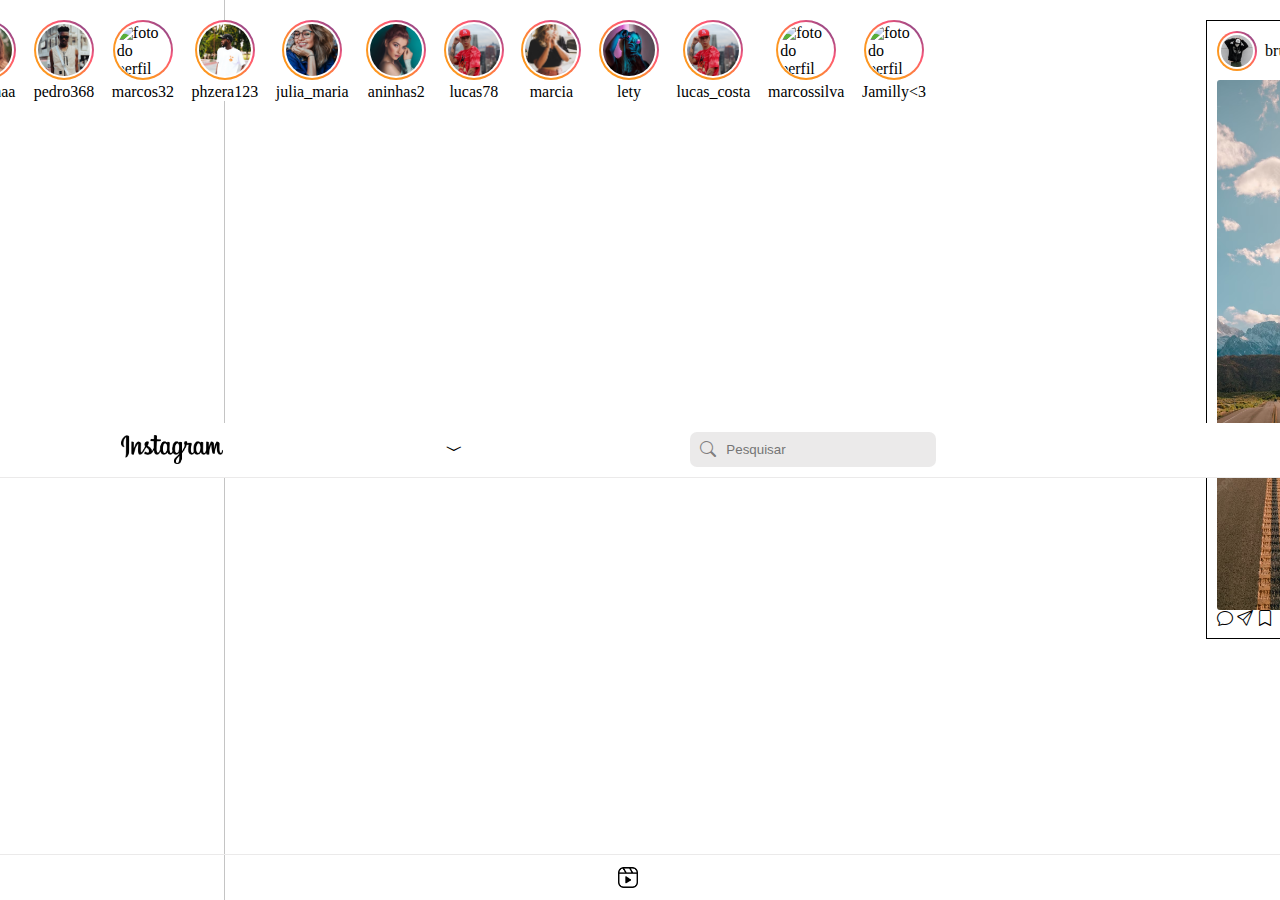
==== index.html @ 0e3aabc0 "atualizei storys" ====
<!DOCTYPE html>
<html lang="pt-br">
<head>
    <meta charset="UTF-8">
    <meta name="viewport" content="width=device-width, initial-scale=1.0">
    <link rel="stylesheet" href="https://cdn.jsdelivr.net/npm/bootstrap-icons@1.10.5/font/bootstrap-icons.css">
    <link rel="stylesheet" href="https://cdnjs.cloudflare.com/ajax/libs/font-awesome/6.4.2/css/all.min.css" integrity="sha512-z3gLpd7yknf1YoNbCzqRKc4qyor8gaKU1qmn+CShxbuBusANI9QpRohGBreCFkKxLhei6S9CQXFEbbKuqLg0DA==" crossorigin="anonymous" referrerpolicy="no-referrer" />
    <link rel="stylesheet" href="estilos/mobilefirst.css">
    <link rel="stylesheet" href="estilos/style.css">
    <title>Cópia do Instagram</title>
</head>
<body>
    <header>
        <section id="header-top">
            <img id="logo-insta" src="img/pngwing.com (1).png" alt="logo do instagram"> 
            <i id="seta-baixo-header" class="bi bi-chevron-compact-down"></i>
            
            <div id="seach-container">
                    <i class="bi bi-search"></i>
                    <input type="search" placeholder="Pesquisar">
            </div>
            <i class="fa-regular fa-heart"></i>
        </section>

        <section id="header-end">
            <i id="home" class="fa-solid fa-house"></i>
            <i id="explorar" class="fa-regular fa-compass"></i>
            <img id="reels-icon" src="img/reels.png" alt="">
            <i id="publicar" class="bi bi-plus-square"></i>
            <i id="mensagens" class="fa-brands fa-facebook-messenger"></i>
            <img id="icone-foto-perfil" src="#" alt="">
        </section>
        
    </header>

    <main>
        <section id="storys">
            <ul id="ul-storys">
                <i class="fa-solid fa-circle-chevron-left seta  seta-left"></i>
                <i class="fa-solid fa-circle-chevron-right seta  seta-right"></i>
            </ul>
        </section>

        <section id="publicações">
            <div class="publi-card">
                <div class="perfil-publi">
                    <div>
                        <div class="area-perfil-publi">
                            <div class="foto-fundo">
                                <img class="foto-perfil-publi" src="img/brunin.jpg" alt="">
                            </div>
                        </div>
                        <p>brunin</p>
                    </div>
                    <i class="bi bi-three-dots"></i>
                </div>

                <div class="conteudo-publi">
                    <img src="img/rua.jpeg" alt="publicação">
                </div>

                <div class="interacao-publi">
                    <div class="icons-interacao">
                        <i class="bi bi-chat"></i>
                        <i class="bi bi-send"></i>
                        <i class="bi bi-bookmark"></i>
                    </div>
                </div>
            </div>

        </section>
    </main>
<script src="script/script.js"></script>
</body>
</html>
---- estilos/mobilefirst.css ----
@charset "UTF-8";

* {
    padding: 0;
    margin: 0;
    list-style: none;
    text-decoration: none;
    box-sizing: border-box;
}

:root {
    --cor0:#4c3f91;
    --cor1:#9145b6;
    --cor2:#b958A5;
    --cor4:#ff5677;
    --cor5:#ffffff;
    --cor6:#0c8ce94d;
    --cor7:rgb(235, 234, 234);
    --cor8:#f1f1f1;
    --black:#130f0d;
    --primary:hsl(32,98%,56%);
    --white:#f0f0f9;
}

/* barra de navegação topo */

header {  
    display: flex;
    align-items: center;
    width: 100vw;
    height: 55px;
}

#header-top {
    display: flex;
    justify-content: space-around;
    align-items: center;
    width: 100%;
    height: 55px; 
    padding: 0 10px;
    border-bottom: 1px solid var(--cor7);
    background-color: white;
    position: fixed;
}

#logo-insta {
    height: 1.8rem;
    cursor: pointer;
}

#seta-baixo-header {
    font-size: 1.1rem;
    margin-right: 5px;
    cursor: pointer;
}

#seach-container {
    display: flex;
    align-items: center;
    gap: 10px;
    height: 35px;
    padding: 0 10px;
    border-radius: 7px;
    background-color: rgb(235, 234, 234);
}

.bi-search {
    color: rgb(128, 126, 126);
}

#seach-container > input {
    width: 200px;
    border: none;
    background-color: rgb(235, 234, 234);
}

#seach-container > input:focus {
    outline: none;
}

.fa-regular {
    font-size: 1.5rem;
    color: black;
    cursor: pointer;
}

.fa-regular:hover { transform: scale(1.1); transition: 1s;}

/* header end */

#header-end {
    display: flex;
    align-items: center;
    justify-content: space-around;
    width: 100vw;
    height: 46px;
    position: fixed;
    bottom: 0;
    border-top: 1px solid var(--cor7);
}

#home {font-size: 1.4rem; cursor: pointer;}
#explorar {font-size: 1.4rem; cursor: pointer;}
#publicar{font-size: 1.2rem; cursor: pointer;}
#mensagens{font-size: 1.4rem; cursor: pointer;}
#reels-icon {width: 1.3rem; cursor: pointer;}
#icone-foto-perfil {width: 1.5rem;}


#home:hover{ transform: scale(1.1); transition: 1s;}
#explorar:hover{ transform: scale(1.1); transition: 1s;}
#publicar:hover{ transform: scale(1.1); transition: 1s;}
#mensagens:hover{ transform: scale(1.1); transition: 1s;}
#reels-icon:hover{transform: scale(1.1); transition: 1s;}
#icone-foto-perfil{transform: scale(1.1); transition: 1s;}

/* main */

main {
  width: 100vw;
  padding: 10px; 
}

/* storys */
#storys {
    flex-shrink: 0;
    display: flex;
    align-items: center;
    width: 100%;
    height: 90px;
    margin-top: 5px;
    overflow: hidden;
    position: relative;
}

.seta {
    position: absolute;
    filter: invert(1);
    font-size: 23px;
}

.seta:nth-child(1){left: 12px;bottom: 43px;display: none;}
.seta:nth-child(2){right: 20px;bottom: 43px;}

#storys > ul {
    display: flex;
    gap: 1.1rem;
    padding: 0 10px;
    background-color: var(--cor5); 
    overflow: auto;
    -ms-overflow-style: none; /* IE and Edge */
    scrollbar-width: none; /* Firefox */
}

#storys > ul::-webkit-scrollbar {
    display: none;
}

#storys > ul > li {
    display: flex;
    flex-direction: column;
    align-items: center;
    cursor: pointer;
}

li > p {font-size: 1rem; margin-top: 3px;}

.storys-area {
    width: 60px;
    height: 60px;
    padding: 2px;
    background-image: linear-gradient(45deg,var(--primary),var(--primary),var(--cor4),var(--cor0));
    border-radius: 50%;
}

.fotos {
    width: 100%;
    height: 100%;
    padding: 2px;
    background-color: var(--cor5);
    border-radius: 50%;
}

.fotos > img {
    height: 100%;
    width: 100%;
    border-radius: 50%;
    object-fit: cover;
}

/* publicações */

#publicações {
    width: 100%;
    padding: 10px;
    margin-top: 10px;
    border: 1px solid black;
}

.perfil-publi {
    display: flex;
    align-items: center;
    justify-content: space-between;
}

.perfil-publi > div {
    display: flex;
    align-items: center;
    gap: 8px;
}

.area-perfil-publi {
    width: 40px;
    height: 40px;
    padding: 2px;
    background-image: linear-gradient(45deg,var(--primary),var(--primary),var(--cor4),var(--cor0));
    border-radius: 50%;
    cursor: pointer;
}

.foto-fundo {
    width: 100%;
    height: 100%;
    padding: 2px;
    background-color: var(--cor5);
    border-radius: 50%;
}

.foto-perfil-publi {
    height: 100%;
    width: 100%;
    border-radius: 50%;
    object-fit: cover;
}

.bi-three-dots {
    cursor: pointer;
}

.conteudo-publi {
    width: 100%;
    height: 530px;
    margin-top: 9px;
    border-radius: 3px;
    overflow: hidden;
}

.conteudo-publi > img {
    width: 100%;
    height: 100%;
    object-fit: cover;
}

.bi-chat {
    rotate: 180deg;
}
---- estilos/style.css ----
@charset "UTF-8";

/*Todas as demais mídias*/

/*Typical Device Breakpoints
----------------------------
Pequenas telas: até 600px
Celular: 600px até 768px
Tablet: 768px até 922px
Desktops: 922px até 1200px
Grandes telas: acima de 1200px
*/

@media only screen and (min-width: 700px) and (max-width: 922px) {
   
   
    body {
        display: flex;
    }

    /* Header lateral*/

    header {
        width: 70px;
        height: 100vh;
        background-color: white;
        border-right: 1px solid rgba(0, 0, 0, 0.233);
        position: fixed;
    }


    section#navegation-1 {
        display: none;
    }

    section#navegation-2 {
        width: 100%;
        height: 100%;
        position: static;
    }

    menu#nav-infos {
        width: 100%;
        height: 100%;
    }
    
    menu#nav-infos > ul {
        flex-direction: column;
        justify-content: start;
        height: 100%;
        width: 100%;
        margin: 0px;
        padding: 0px;
    }

    menu#nav-infos > ul > li {       
        margin: 11px 0px;
        padding: 0px;

    }


    /* icones do menu lateral */


    /* logo do instagram v2 */
    li#logo-insta-2 {
        display: block;
    }

    img.logo-insta-2 {
        width: 1.8em;
        margin: 20px 0px 20px 0px;
    }

    #logo-insta-2 > a > p {
        display: none;
    }


    /* icone home */
    #home > a > p {
        display: none;
    }

    img.home {
        width: 1.5em;
    }


    /* icone pesquisar */
    #pesquisar {
        display: block;
    }

    img.pesquisar {
        width: 1.4em;
    }

    #pesquisar >a >p {
        display: none;
    }
   
    /* icone explorar */
    #explorar {
        display: block;
    }

    img.explorar {
        width: 1.6em;
    }

    #explorar > a > p {
        display: none;
    }


    /* icone reels */
    #reels {
        display: block;
    }

    #reels > a > p {
        display: none;
    }

    img.reels {
        width: 1.3em;
    }


    /* icone criar */
    #criar {
        display: block;
    }

    img.criar {
        width: 1.3em;
    }

    #criar > a > p {
        display: none;
    }
 

    /* icone publicar */
    #publicar {
        display: none;
    }
    
    #publicar > a > p {
        display: none;
    }

    /* icone mensagens */
    #mensagens > a > p {
        display: none;
    }


    /* icone notificações*/
    #notificacoes {
        display: block;
    }

    .notificacoes {
        width: 1.5em;
    }

    #notificacoes > a > p {
        display: none;
    }


    /* icone de perfil*/
    #perfil {
        cursor: pointer;
    }

    #perfil > a > p {
        display: none;
    }



    /* main */

    /* storys */

    section#story {
        display: flex;
        justify-content: center;
        align-items: center;  
        width: 415px;
        height: 110px;
        margin: 28px 0px 15px 0px;
        border: 1px solid rgba(0, 0, 0, 0.233);
        border-radius: 7px;
    }

    div.perfil-story {
        display: flex;
        flex-direction: column;
        justify-content: center;
        align-items: center;
        margin: 4px 0px 0px 16px;
        cursor: pointer;
    }   


    div.perfil-img {
        height: 52px;
        width: 52px;
        border-radius: 50% 50%;
        border: 1px solid black;
    }

    div.perfil-story > p {
        font-size: 0.9em;
    }


    /* publicações */

    /* config geral*/

    section#publicacoes {
        width: 415px;
        height: 618px;
    }
    
    div.publicacoes {
        width: 415px;
        height: 618px;
        border: 1px solid rgba(0, 0, 0, 0.233);
        border-radius: 7px;
        margin-bottom: 25px;
    }

}


@media only screen and (min-width: 922px) and (max-width: 1264px) {

    /* Header lateral*/

    body {
        display: flex;
    }

    /* Header lateral*/

    header {
        width: 70px;
        height: 100vh;
        background-color: white;
        border-right: 1px solid rgba(0, 0, 0, 0.233);
        position: fixed;
    }


    section#navegation-1 {
        display: none;
    }

    section#navegation-2 {
        width: 100%;
        height: 100%;
        position: static;
    }

    menu#nav-infos {
        width: 100%;
        height: 100%;
    }
    
    menu#nav-infos > ul {
        flex-direction: column;
        justify-content: start;
        height: 100%;
        width: 100%;
        margin: 0px;
        padding: 0px;
    }

    menu#nav-infos > ul > li {       
        margin: 11px 0px;
        padding: 0px;

    }


    /* icones do menu lateral */


    /* logo do instagram v2 */
    li#logo-insta-2 {
        display: block;
    }

    img.logo-insta-2 {
        width: 1.8em;
        margin: 20px 0px 20px 0px;
    }

    #logo-insta-2 > a > p {
        display: none;
    }


    /* icone home */
    #home > a > p {
        display: none;
    }

    img.home {
        width: 1.5em;
    }


    /* icone pesquisar */
    #pesquisar {
        display: block;
    }

    img.pesquisar {
        width: 1.4em;
    }

    #pesquisar >a >p {
        display: none;
    }
    /* icone explorar */
    #explorar {
        display: block;
    }

    img.explorar {
        width: 1.6em;
    }

    #explorar > a > p {
        display: none;
    }


    /* icone reels */
    #reels {
        display: block;
    }

    #reels > a > p {
        display: none;
    }

    img.reels {
        width: 1.3em;
    }


    /* icone criar */
    #criar {
        display: block;
    }

    img.criar {
        width: 1.3em;
    }

    #criar > a > p {
        display: none;
    }
 

    /* icone publicar */
    #publicar {
        display: none;
    }
    
    #publicar > a > p {
        display: none;
    }

    /* icone mensagens */
    #mensagens > a > p {
        display: none;
    }


    /* icone notificações*/
    #notificacoes {
        display: block;
    }

    .notificacoes {
        width: 1.5em;
    }

    #notificacoes > a > p {
        display: none;
    }


    /* icone de perfil*/
    #perfil {
        border: 1px solid black;
        cursor: pointer;
    }

    #perfil > a > p {
        display: none;
    }



    /* main */

    main {
        display: flex;
        align-items: flex-start ;
        justify-content: center;
        flex-direction: inherit;
    }
    


    /* div dos conteudos de publicação*/

    div#main-content {
        margin-left: 5em;
    }

    /* storys */

    section#story { 
        width: 415px;
        height: 110px;
        margin: 28px 0px 15px 0px;
        border: 1px solid rgba(0, 0, 0, 0.233);
        border-radius: 7px;
    }

    div.perfil-story {  
        justify-content: center;
        align-items: center;
        margin: 4px 0px 0px 16px;
        cursor: pointer;
    }   


    div.perfil-img {
        height: 52px;
        width: 52px;
        border-radius: 50% 50%;
        border: 1px solid black;
    }

    div.perfil-story > p {
        font-size: 0.9em;
    }


    /* publicações */

    /* config geral*/

    section#publicacoes {
        width: 415px;
        height: 618px;
    }
    
    div.publicacoes {
        width: 415px;
        height: 618px;
        border: 1px solid rgba(0, 0, 0, 0.233);
        border-radius: 7px;
        margin-bottom: 25px;
    }

    /* meu perfil + sugestões*/

    div#perfis-sugestoes-main {
       display: block;
       height: auto;
       width: 325px;
       margin: 29px 0px 0px 25px;
    }

    /* meu perfil*/

    section#meu-perfil {
       height: auto;
       width: 100%;
       margin-top: 25px;
    }

    section#meu-perfil > div > ul {
        display: flex;
        align-items: center;
    }
    
    /* icone do perfil*/

    section#meu-perfil > div > ul > li#icone-perfil-main {
       width: 50px;
       height: 50px;
       border-radius: 50% 50%;
       cursor: pointer;

       background: url(../img/perfil.png);
       background-size: cover;
       border: 1px solid black;
    }

    /* */

    section#meu-perfil > div > ul > li > a {
        color: black;
    }

    section#meu-perfil > div > ul > li > a > p {
        margin-left: 15px;
    }

    section#meu-perfil > div > ul > li > a > p.mudar {
        margin-left: 150px;
        font-size: 0.9em;
        color: rgb(13, 146, 255);
    }

    /*sugestões para você*/

    section#ver-mais-sugestoes {
       height: auto;
       width: 100%;
    }

    section#ver-mais-sugestoes > div {
        display: flex;
    }

    section#ver-mais-sugestoes > div > p {
        font-size: 0.9em;
        margin-top: 10px;
        color: rgb(48, 36, 36);
    }

    section#ver-mais-sugestoes > div > p.ver-tudo {
        margin-left: 150px;
        color: black;
        cursor: pointer;
    }

    /*sugestões*/

    section#sugestoes-main {
        height: auto;
        width: 100%;
        margin-top: 10px;
    }

    section#sugestoes-main > div > ul {
        display: flex;
        text-align: top;
        justify-content: left;
    }

    section#sugestoes-main > div {
        position: relative;
    }
    /* icone perfl*/

    section#sugestoes-main > div > ul > li.icone-sugestoes-main {
        width: 30px;
        height: 30px;
        margin-top: 8px;

        border-radius: 50% 50%;
        cursor: pointer;

        background: url(../img/perfil.png);
        background-size: cover
    }

    section#sugestoes-main > div > ul > li.nome-sugestoes-main {
        margin: 7px 0px 0px 11px;
        cursor: pointer;

    }

    section#sugestoes-main > div > ul > li.seguido-por {
        position: absolute;
        bottom: 0px;
        left: 43px;
        font-size: 0.9em;
    }

    section#sugestoes-main > div > ul > li.seguir {
        margin: 10px 0 0 180px;
        font-size: 0.9em;
        color: rgb(13, 146, 255);
        cursor: pointer;
    }
    
}

@media only screen and (min-width: 1226px) {

    /* Header lateral*/

    body {
        display: flex;
    }

    /* Header lateral*/

    header {
        width: 225px;
        height: 100vh;
        background-color: white;
        border-right: 1px solid rgba(0, 0, 0, 0.233);
        position: fixed;
    }


    section#navegation-1 {
        display: none;
    }

    section#navegation-2 {
        width: 100%;
        height: 100%;
        position: static;
    }

    /* cnfig geral icones */
    menu#nav-infos {
        width: 100%;
        height: 100%;
    }
    
    menu#nav-infos > ul {
        display: flex;
        flex-direction: column;
        justify-content: start;
        align-items: start;
        height: 100%;
        width: 100%;
        margin-left: 25px;
        padding: 0px;
    }

    menu#nav-infos > ul > li {  
        margin: 14px 0px;
        padding: 0px;

    }

    menu#nav-infos > ul > li > a {
        display: flex;
        align-items: center;
        justify-content: center;
    }

    menu#nav-infos > ul > li > a > p {
        margin-left: 20px;
        color: rgb(32, 32, 32);
    }
    /* icones do menu lateral */


    /* logo do instagram v2 */
    li#logo-insta-2 {display: none;}
    #logo-insta-2 > a > p {display: none;}


    /* logo do instagram v3*/

    li#logo-insta-3 {display: block;}
    img.logo-insta-3 {
        width: 6em;
        margin: 20px 0px 15px 0px;
    }
    #logo-insta-3 > a > p {display: none;}

    /* icone home */
    #home > a > p {display: block;}
    img.home {width: 1.5em;}

    /* icone pesquisar */
    #pesquisar {display: block;}
    img.pesquisar { width: 1.4em;}
    #pesquisar >a >p {display: block;}
   
    /* icone explorar */
    #explorar {display: block;}
    img.explorar { width: 1.6em;}
    #explorar > a > p {display: block;}

    /* icone reels */
    #reels {display: block;}
    #reels > a > p {display: block;}
    img.reels {width: 1.3em;}

    /* icone criar */
    #criar {display: block;}
    img.criar {width: 1.3em;}
    #criar > a > p {display: block;}
   
    /* icone publicar */
    #publicar { display: none;}

    /* icone mensagens */
    img.mensagens { display: block;}
    #mensagens > a > p {display: block;}


    /* icone notificações*/
    #notificacoes {display: block;}
    .notificacoes { width: 1.5em;}
    #notificacoes > a > p {display: block;}


    /* icone de perfil*/
   /* perfil-1*/
    #perfil {display: none;}

    /* perfil-2*/
   
    #perfil-2 {
        display: block;
    }

    .img-perfil-2 {
        width: 23px;
        height: 23px;
        border-radius: 50% 50%;
        background: url(../img/pexels-jonathan-goncalves-17903054.jpg);
    }
    
    #perfil-2 > a >p {
        display: block;
    }

    /* main */

    main {
        display: flex;
        align-items: flex-start ;
        justify-content: center;
        flex-direction: inherit;
    }
    

    /* div dos conteudos de publicação*/

    div#main-content {
        margin-left: 5em;
    }

    /* storys */

    section#story { 
        width: 415px;
        height: 110px;
        margin: 28px 0px 15px 0px;
        border: 1px solid rgba(0, 0, 0, 0.233);
        border-radius: 7px;
    }

    div.perfil-story {  
        justify-content: center;
        align-items: center;
        margin: 4px 0px 0px 13px;
        cursor: pointer;
    }   

    div#border-color {
        display: flex;
        align-items: center;
        justify-content: center;
        height: 57px;
        width: 57px;
        background: linear-gradient(to top right, rgb(247, 238, 162), rgb(250, 206, 12), rgb(250, 99, 30), rgb(248, 68, 68), rgb(255, 2, 255), rgb(255, 2, 255));
        border-radius: 50% 50%;  
    }

    div.perfil-img {
        height: 52px;
        width: 52px;
        border-radius: 50% 50%;
        border: 1px solid black;
    }

    div.perfil-story > p {
        font-size: 0.9em;
    }


    /* publicações */

    /* config geral*/

    section#publicacoes {
        width: 415px;
        height: 618px;
    }
    
    div.publicacoes {
        width: 415px;
        height: 618px;
        border: 1px solid rgba(0, 0, 0, 0.233);
        border-radius: 7px;
        margin-bottom: 25px;
    }

    /* meu perfil + sugestões*/

    div#perfis-sugestoes-main {
       display: block;
       height: auto;
       width: 325px;
       margin: 29px 0px 0px 25px;
    }

    /* meu perfil*/

    section#meu-perfil {
       height: auto;
       width: 100%;
       margin-top: 25px;
    }

    section#meu-perfil > div > ul {
        display: flex;
        align-items: center;
    }
    
    /* icone do perfil*/

    section#meu-perfil > div > ul > li#icone-perfil-main {
        width: 50px;
        height: 50px;
        border-radius: 50% 50%;
        cursor: pointer;
 
        background: url(../img/pexels-jonathan-goncalves-17903054.jpg);
        background-size: cover;
    }

    /* */

    section#meu-perfil > div > ul > li > a {
        color: black;
    }

    section#meu-perfil > div > ul > li > a > p {
        margin-left: 15px;
    }

    section#meu-perfil > div > ul > li > a > p.mudar {
        margin-left: 150px;
        font-size: 0.9em;
        color: rgb(13, 146, 255);
    }

    /*sugestões para você*/

    section#ver-mais-sugestoes {
       height: auto;
       width: 100%;
    }

    section#ver-mais-sugestoes > div {
        display: flex;
    }

    section#ver-mais-sugestoes > div > p {
        font-size: 0.9em;
        margin-top: 10px;
        color: rgb(48, 36, 36);
    }

    section#ver-mais-sugestoes > div > p.ver-tudo {
        margin-left: 150px;
        color: black;
        cursor: pointer;
    }

    /*sugestões*/

    section#sugestoes-main {
        height: auto;
        width: 100%;
        margin-top: 10px;
    }

    section#sugestoes-main > div > ul {
        display: flex;
        text-align: top;
        justify-content: left;
    }

    section#sugestoes-main > div {
        position: relative;
    }
    /* icone perfl*/

    section#sugestoes-main > div > ul > li.icone-sugestoes-main {
        width: 30px;
        height: 30px;
        margin-top: 8px;
        background: url(../img/perfil.png);
        background-size: cover;
        border-radius: 50% 50%;
        cursor: pointer;
    }

    section#sugestoes-main > div > ul > li.nome-sugestoes-main {
        margin: 7px 0px 0px 11px;
        cursor: pointer;

    }

    section#sugestoes-main > div > ul > li.seguido-por {
        position: absolute;
        bottom: 0px;
        left: 41px;
        font-size: 0.9em;
    }

    section#sugestoes-main > div > ul > li.seguir {
        margin: 10px 0 0 180px;
        font-size: 0.9em;
        color: rgb(13, 146, 255);
        cursor: pointer;
    }
}
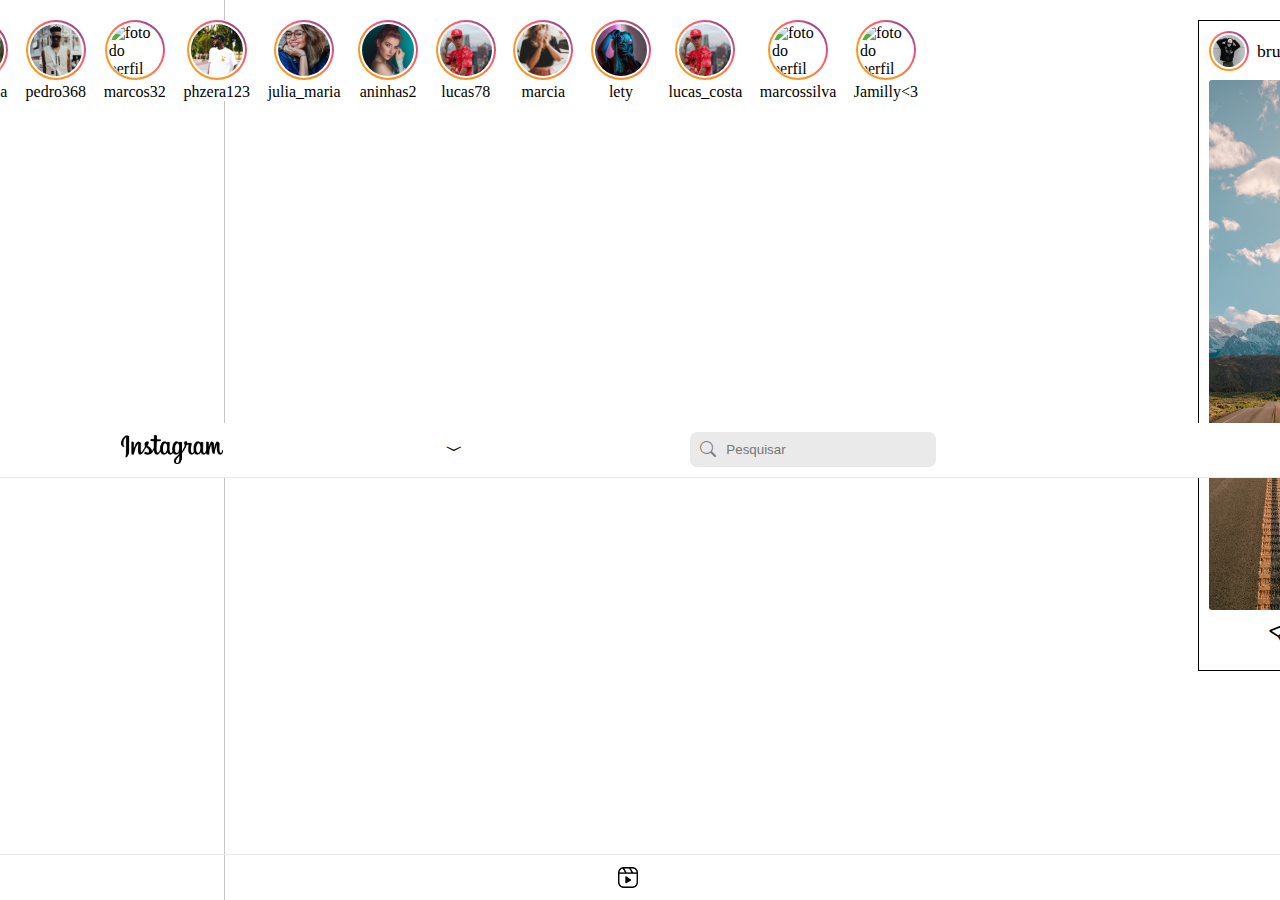
==== commit 149b2301: "atualizei a publi" ====
--- a/index.html
+++ b/index.html
@@ -61,10 +61,15 @@
 
                 <div class="interacao-publi">
                     <div class="icons-interacao">
-                        <i class="bi bi-chat"></i>
-                        <i class="bi bi-send"></i>
-                        <i class="bi bi-bookmark"></i>
+                        <div>
+                            <i class="fa-regular fa-heart icons"></i>
+                            <i class="fa-regular fa-comment icons"></i>
+                            <i class="bi bi-send icons"></i>
+                        </div>
+                        <i class="bi bi-bookmark icons"></i>
                     </div>
+
+                    
                 </div>
             </div>
 
--- a/estilos/mobilefirst.css
+++ b/estilos/mobilefirst.css
@@ -209,6 +209,8 @@
     gap: 8px;
 }
 
+.perfil-publi > div > p {font-size: 1.1rem;}
+
 .area-perfil-publi {
     width: 40px;
     height: 40px;
@@ -253,4 +255,28 @@
 
 .bi-chat {
     rotate: 180deg;
-}+}
+
+/* interaçaõ publi*/
+
+
+.icons-interacao {
+    display: flex;
+    align-items: center;
+    justify-content: space-between;
+    width: 100%;
+    padding: 10px;
+}
+
+.icons-interacao > div {
+    display: flex;
+    align-items: center;
+    gap: 25px;
+    height: 100%;
+    width: 100%;
+}
+
+.icons:nth-child(1) {font-size: 1.6rem;}
+.icons:nth-child(2) {font-size: 1.6rem;}
+.icons:nth-child(3) {font-size: 1.6rem;}
+.icons:nth-child(4) {font-size: 1.4rem;}
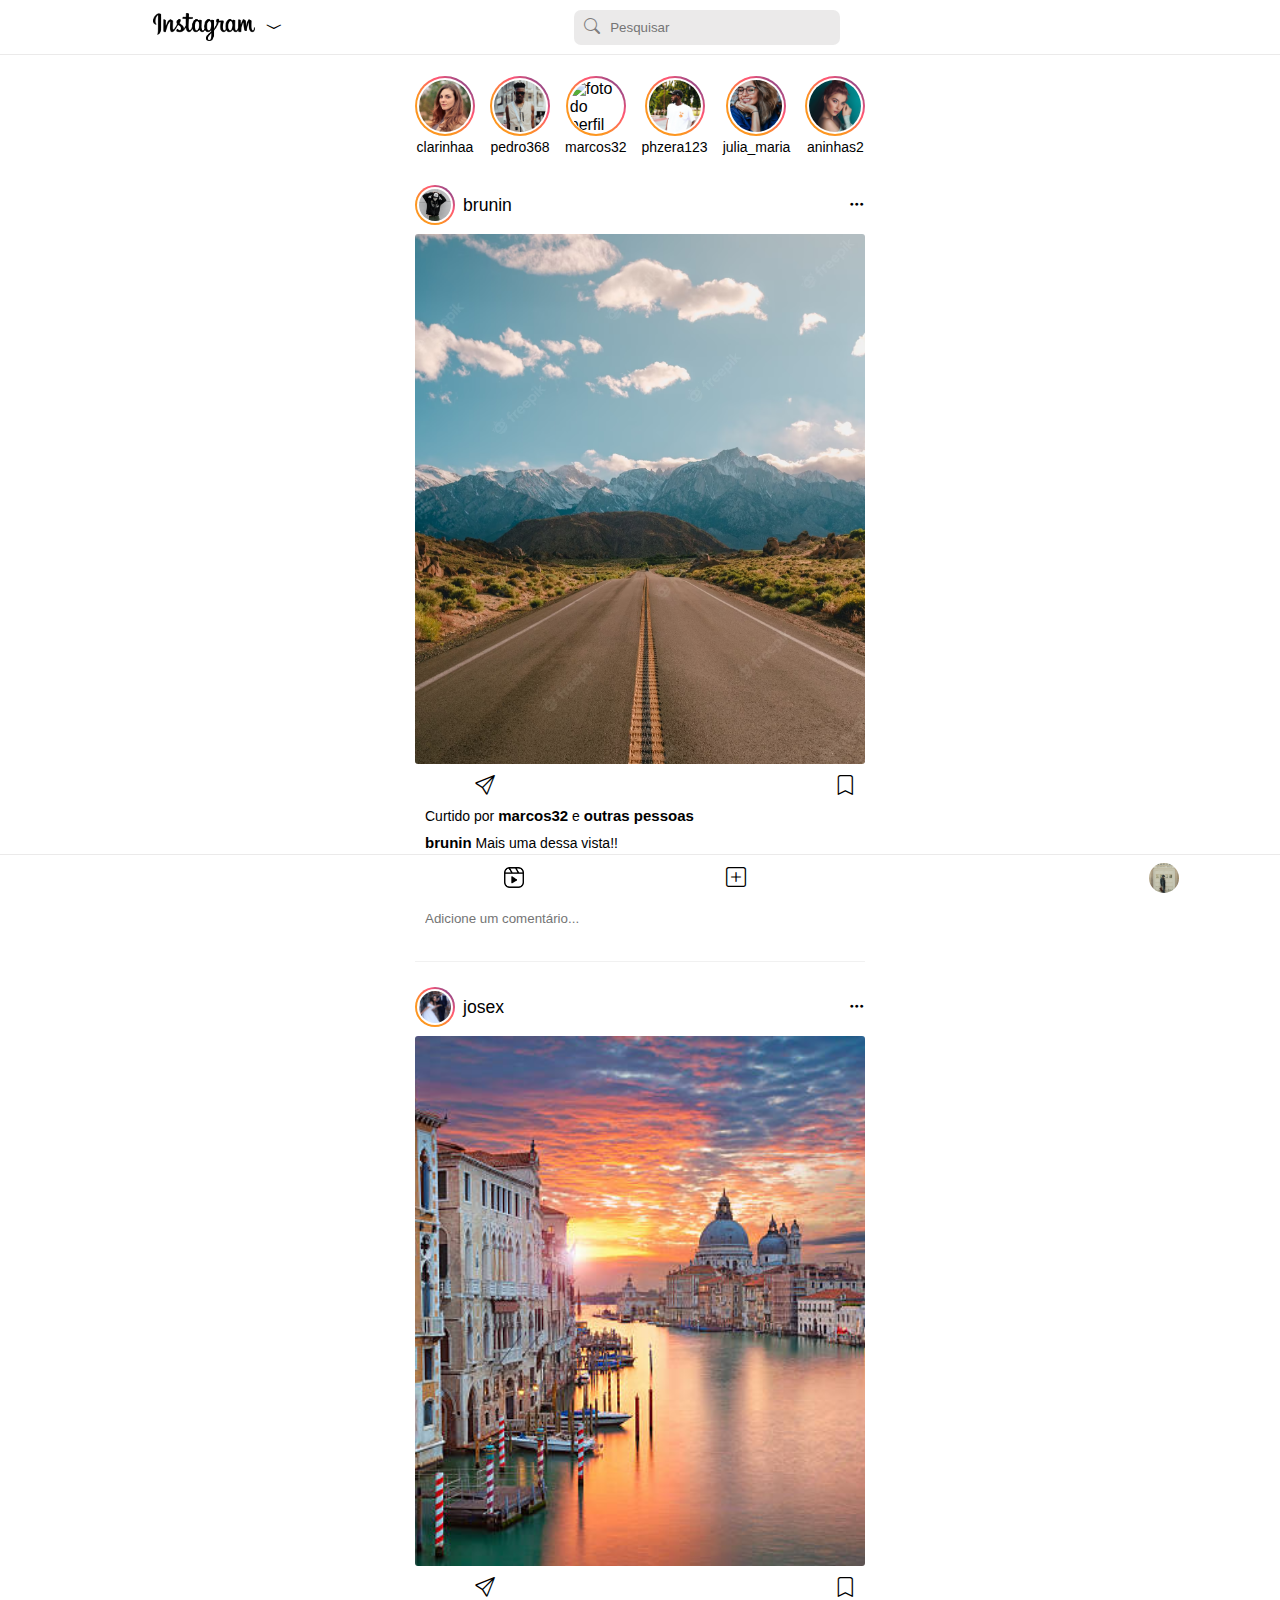
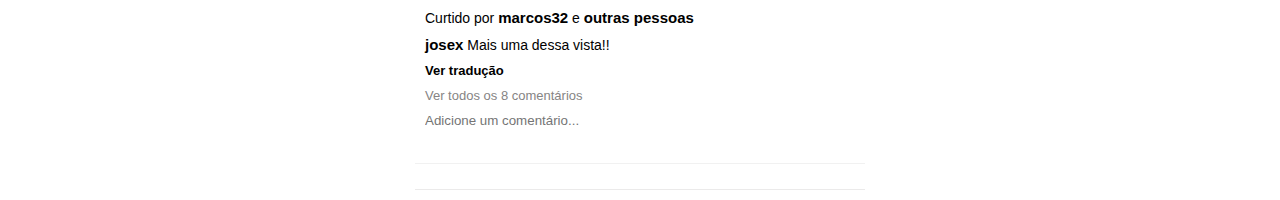
==== commit 55c7d9d7: "finalizei o mobilefirst" ====
--- a/index.html
+++ b/index.html
@@ -12,23 +12,32 @@
 <body>
     <header>
         <section id="header-top">
-            <img id="logo-insta" src="img/pngwing.com (1).png" alt="logo do instagram"> 
-            <i id="seta-baixo-header" class="bi bi-chevron-compact-down"></i>
+            <div>
+                <img id="logo-insta" src="img/pngwing.com (1).png" alt="logo do instagram">
+                <i id="seta-baixo-header" class="bi bi-chevron-compact-down"></i>
+            </div>
+
+            <div id="mais">
+                <span>Seguindo <i class="bi bi-people-fill"></i></span>
+                <hr>
+                <span>Favoritos <i class="fa-regular fa-star"></i></span>
+            </div>
             
             <div id="seach-container">
                     <i class="bi bi-search"></i>
                     <input type="search" placeholder="Pesquisar">
             </div>
-            <i class="fa-regular fa-heart"></i>
+            <i class="fa-regular fa-heart coracao-header-top"></i>
         </section>
 
         <section id="header-end">
-            <i id="home" class="fa-solid fa-house"></i>
-            <i id="explorar" class="fa-regular fa-compass"></i>
-            <img id="reels-icon" src="img/reels.png" alt="">
-            <i id="publicar" class="bi bi-plus-square"></i>
-            <i id="mensagens" class="fa-brands fa-facebook-messenger"></i>
-            <img id="icone-foto-perfil" src="#" alt="">
+            <i id="home" class="fa-solid fa-house icones-header-end"></i>
+            <i id="explorar" class="fa-regular fa-compass icones-header-end"></i>
+            <img id="reels-icon" class="icones-header-end" src="img/reels.png" alt="">
+            <i id="publicar" class="bi bi-plus-square icones-header-end"></i>
+            <i id="mensagens" class="fa-brands fa-facebook-messenger icones-header-end"></i>
+            
+            <img id="icone-foto-perfil" src="img/perfil.jpg" alt="">
         </section>
         
     </header>
@@ -41,38 +50,8 @@
             </ul>
         </section>
 
-        <section id="publicações">
-            <div class="publi-card">
-                <div class="perfil-publi">
-                    <div>
-                        <div class="area-perfil-publi">
-                            <div class="foto-fundo">
-                                <img class="foto-perfil-publi" src="img/brunin.jpg" alt="">
-                            </div>
-                        </div>
-                        <p>brunin</p>
-                    </div>
-                    <i class="bi bi-three-dots"></i>
-                </div>
-
-                <div class="conteudo-publi">
-                    <img src="img/rua.jpeg" alt="publicação">
-                </div>
-
-                <div class="interacao-publi">
-                    <div class="icons-interacao">
-                        <div>
-                            <i class="fa-regular fa-heart icons"></i>
-                            <i class="fa-regular fa-comment icons"></i>
-                            <i class="bi bi-send icons"></i>
-                        </div>
-                        <i class="bi bi-bookmark icons"></i>
-                    </div>
-
-                    
-                </div>
-            </div>
-
+        <section id="publicacoes">
+            
         </section>
     </main>
 <script src="script/script.js"></script>
--- a/estilos/mobilefirst.css
+++ b/estilos/mobilefirst.css
@@ -6,6 +6,7 @@
     list-style: none;
     text-decoration: none;
     box-sizing: border-box;
+    font-family: Arial, Helvetica, sans-serif;
 }
 
 :root {
@@ -19,7 +20,7 @@
     --cor8:#f1f1f1;
     --black:#130f0d;
     --primary:hsl(32,98%,56%);
-    --white:#f0f0f9;
+    --white: white;
 }
 
 /* barra de navegação topo */
@@ -27,7 +28,7 @@
 header {  
     display: flex;
     align-items: center;
-    width: 100vw;
+    width: 100%;
     height: 55px;
 }
 
@@ -41,6 +42,13 @@
     border-bottom: 1px solid var(--cor7);
     background-color: white;
     position: fixed;
+    z-index: 1;
+}
+
+#header-top > div {
+    display: flex;
+    align-items: center;
+    gap: 10px;
 }
 
 #logo-insta {
@@ -51,6 +59,28 @@
 #seta-baixo-header {
     font-size: 1.1rem;
     margin-right: 5px;
+    cursor: pointer;
+}
+
+#header-top #mais {
+    display: none;
+    flex-direction: column;
+    align-items: center;
+    position: fixed;
+    top: 50px;
+    left: 20px;
+    width: 130px;
+    height: 80px;
+    padding: 10px;
+    background-color: var(--white);
+    border-radius: 5px;
+    box-shadow: 1px 1px 10px rgba(0, 0, 0, 0.144);
+}
+
+#mais > span {
+    display: flex;
+    gap: 20px;
+    font-size: 15px;
     cursor: pointer;
 }
 
@@ -69,7 +99,7 @@
 }
 
 #seach-container > input {
-    width: 200px;
+    width: 220px;
     border: none;
     background-color: rgb(235, 234, 234);
 }
@@ -78,76 +108,75 @@
     outline: none;
 }
 
-.fa-regular {
-    font-size: 1.5rem;
-    color: black;
-    cursor: pointer;
-}
-
-.fa-regular:hover { transform: scale(1.1); transition: 1s;}
-
-/* header end */
+.coracao-header-top {
+    transform: scale(1.1); transition: 1s;
+    cursor: pointer;
+}
+
+/* header fundo*/
 
 #header-end {
     display: flex;
     align-items: center;
     justify-content: space-around;
-    width: 100vw;
+    width: 100%;
     height: 46px;
     position: fixed;
     bottom: 0;
     border-top: 1px solid var(--cor7);
-}
-
-#home {font-size: 1.4rem; cursor: pointer;}
-#explorar {font-size: 1.4rem; cursor: pointer;}
-#publicar{font-size: 1.2rem; cursor: pointer;}
-#mensagens{font-size: 1.4rem; cursor: pointer;}
-#reels-icon {width: 1.3rem; cursor: pointer;}
-#icone-foto-perfil {width: 1.5rem;}
-
-
-#home:hover{ transform: scale(1.1); transition: 1s;}
-#explorar:hover{ transform: scale(1.1); transition: 1s;}
-#publicar:hover{ transform: scale(1.1); transition: 1s;}
-#mensagens:hover{ transform: scale(1.1); transition: 1s;}
-#reels-icon:hover{transform: scale(1.1); transition: 1s;}
-#icone-foto-perfil{transform: scale(1.1); transition: 1s;}
+    background-color: white;
+}
+
+#home {font-size: 20px; cursor: pointer;}
+#explorar {font-size: 20px; cursor: pointer;}
+#publicar{font-size: 20px; cursor: pointer;}
+#mensagens{font-size: 20px; cursor: pointer;}
+#reels-icon {width: 20px; cursor: pointer;}
+#icone-foto-perfil {width: 20px;}
+
+.icones-header-end:hover{transform: scale(1.1); transition: 1s;}
+
+#icone-foto-perfil {
+    width: 30px;
+    height: 30px;
+    border-radius: 50%;
+    object-fit: cover;
+}
 
 /* main */
 
 main {
-  width: 100vw;
-  padding: 10px; 
+    display: flex;
+    flex-direction: column;
+    align-items: center;
+    width: 100%;
+    height: 100%;
+    padding: 10px; 
 }
 
 /* storys */
 #storys {
-    flex-shrink: 0;
-    display: flex;
-    align-items: center;
-    width: 100%;
+    display: flex;
+    align-items: center;
+    width: 450px;
     height: 90px;
     margin-top: 5px;
-    overflow: hidden;
     position: relative;
 }
 
 .seta {
-    position: absolute;
     filter: invert(1);
     font-size: 23px;
 }
 
-.seta:nth-child(1){left: 12px;bottom: 43px;display: none;}
-.seta:nth-child(2){right: 20px;bottom: 43px;}
+.seta:nth-child(1){position: absolute; left: 15px; bottom: 43px;display: none;}
+.seta:nth-child(2){position: absolute; right: 5px;bottom: 43px;}
 
 #storys > ul {
     display: flex;
-    gap: 1.1rem;
-    padding: 0 10px;
-    background-color: var(--cor5); 
-    overflow: auto;
+    gap: 15px;
+    overflow-x: auto;
+    overflow-y: hidden;
     -ms-overflow-style: none; /* IE and Edge */
     scrollbar-width: none; /* Firefox */
 }
@@ -163,7 +192,7 @@
     cursor: pointer;
 }
 
-li > p {font-size: 1rem; margin-top: 3px;}
+li > p {font-size: 14px; margin-top: 3px;}
 
 .storys-area {
     width: 60px;
@@ -190,11 +219,15 @@
 
 /* publicações */
 
-#publicações {
-    width: 100%;
-    padding: 10px;
-    margin-top: 10px;
-    border: 1px solid black;
+#publicacoes {
+    width: 450px;
+    height: 100%;
+    border-bottom: 1px solid var(--cor7);
+}
+
+.publi-card {
+    border-bottom: 1px solid var(--cor8);
+    margin: 25px 0;
 }
 
 .perfil-publi {
@@ -235,10 +268,6 @@
     object-fit: cover;
 }
 
-.bi-three-dots {
-    cursor: pointer;
-}
-
 .conteudo-publi {
     width: 100%;
     height: 530px;
@@ -253,13 +282,8 @@
     object-fit: cover;
 }
 
-.bi-chat {
-    rotate: 180deg;
-}
-
 /* interaçaõ publi*/
 
-
 .icons-interacao {
     display: flex;
     align-items: center;
@@ -276,7 +300,37 @@
     width: 100%;
 }
 
-.icons:nth-child(1) {font-size: 1.6rem;}
-.icons:nth-child(2) {font-size: 1.6rem;}
-.icons:nth-child(3) {font-size: 1.6rem;}
-.icons:nth-child(4) {font-size: 1.4rem;}
+.icones-publi{font-size: 20px;  cursor: pointer;}
+
+.descricoes-interacoes {
+    display: flex;
+    flex-direction: column;
+    gap: 10px;
+    padding: 0 10px;
+}
+
+.descricoes-interacoes > span{font-size: 13px;}
+.tradu {font-weight: 550;}
+
+.descricoes-interacoes > span >  a {
+    color: black;
+    font-weight: bolder;
+    font-size: 15px;
+}
+
+.descricoes-interacoes > p {font-size: 14px;}
+.descricoes-interacoes > p >  a {
+    color: black;
+    font-weight: bolder;
+    font-size: 15px;
+}
+.coment{color: rgb(134, 132, 132);}
+
+.descricoes-interacoes > input {
+    margin-bottom: 35px;
+    border: none;
+}
+
+.descricoes-interacoes > input:focus {
+    outline: none;
+}--- a/estilos/style.css
+++ b/estilos/style.css
@@ -10,929 +10,3 @@
 Desktops: 922px até 1200px
 Grandes telas: acima de 1200px
 */
-
-@media only screen and (min-width: 700px) and (max-width: 922px) {
-   
-   
-    body {
-        display: flex;
-    }
-
-    /* Header lateral*/
-
-    header {
-        width: 70px;
-        height: 100vh;
-        background-color: white;
-        border-right: 1px solid rgba(0, 0, 0, 0.233);
-        position: fixed;
-    }
-
-
-    section#navegation-1 {
-        display: none;
-    }
-
-    section#navegation-2 {
-        width: 100%;
-        height: 100%;
-        position: static;
-    }
-
-    menu#nav-infos {
-        width: 100%;
-        height: 100%;
-    }
-    
-    menu#nav-infos > ul {
-        flex-direction: column;
-        justify-content: start;
-        height: 100%;
-        width: 100%;
-        margin: 0px;
-        padding: 0px;
-    }
-
-    menu#nav-infos > ul > li {       
-        margin: 11px 0px;
-        padding: 0px;
-
-    }
-
-
-    /* icones do menu lateral */
-
-
-    /* logo do instagram v2 */
-    li#logo-insta-2 {
-        display: block;
-    }
-
-    img.logo-insta-2 {
-        width: 1.8em;
-        margin: 20px 0px 20px 0px;
-    }
-
-    #logo-insta-2 > a > p {
-        display: none;
-    }
-
-
-    /* icone home */
-    #home > a > p {
-        display: none;
-    }
-
-    img.home {
-        width: 1.5em;
-    }
-
-
-    /* icone pesquisar */
-    #pesquisar {
-        display: block;
-    }
-
-    img.pesquisar {
-        width: 1.4em;
-    }
-
-    #pesquisar >a >p {
-        display: none;
-    }
-   
-    /* icone explorar */
-    #explorar {
-        display: block;
-    }
-
-    img.explorar {
-        width: 1.6em;
-    }
-
-    #explorar > a > p {
-        display: none;
-    }
-
-
-    /* icone reels */
-    #reels {
-        display: block;
-    }
-
-    #reels > a > p {
-        display: none;
-    }
-
-    img.reels {
-        width: 1.3em;
-    }
-
-
-    /* icone criar */
-    #criar {
-        display: block;
-    }
-
-    img.criar {
-        width: 1.3em;
-    }
-
-    #criar > a > p {
-        display: none;
-    }
- 
-
-    /* icone publicar */
-    #publicar {
-        display: none;
-    }
-    
-    #publicar > a > p {
-        display: none;
-    }
-
-    /* icone mensagens */
-    #mensagens > a > p {
-        display: none;
-    }
-
-
-    /* icone notificações*/
-    #notificacoes {
-        display: block;
-    }
-
-    .notificacoes {
-        width: 1.5em;
-    }
-
-    #notificacoes > a > p {
-        display: none;
-    }
-
-
-    /* icone de perfil*/
-    #perfil {
-        cursor: pointer;
-    }
-
-    #perfil > a > p {
-        display: none;
-    }
-
-
-
-    /* main */
-
-    /* storys */
-
-    section#story {
-        display: flex;
-        justify-content: center;
-        align-items: center;  
-        width: 415px;
-        height: 110px;
-        margin: 28px 0px 15px 0px;
-        border: 1px solid rgba(0, 0, 0, 0.233);
-        border-radius: 7px;
-    }
-
-    div.perfil-story {
-        display: flex;
-        flex-direction: column;
-        justify-content: center;
-        align-items: center;
-        margin: 4px 0px 0px 16px;
-        cursor: pointer;
-    }   
-
-
-    div.perfil-img {
-        height: 52px;
-        width: 52px;
-        border-radius: 50% 50%;
-        border: 1px solid black;
-    }
-
-    div.perfil-story > p {
-        font-size: 0.9em;
-    }
-
-
-    /* publicações */
-
-    /* config geral*/
-
-    section#publicacoes {
-        width: 415px;
-        height: 618px;
-    }
-    
-    div.publicacoes {
-        width: 415px;
-        height: 618px;
-        border: 1px solid rgba(0, 0, 0, 0.233);
-        border-radius: 7px;
-        margin-bottom: 25px;
-    }
-
-}
-
-
-@media only screen and (min-width: 922px) and (max-width: 1264px) {
-
-    /* Header lateral*/
-
-    body {
-        display: flex;
-    }
-
-    /* Header lateral*/
-
-    header {
-        width: 70px;
-        height: 100vh;
-        background-color: white;
-        border-right: 1px solid rgba(0, 0, 0, 0.233);
-        position: fixed;
-    }
-
-
-    section#navegation-1 {
-        display: none;
-    }
-
-    section#navegation-2 {
-        width: 100%;
-        height: 100%;
-        position: static;
-    }
-
-    menu#nav-infos {
-        width: 100%;
-        height: 100%;
-    }
-    
-    menu#nav-infos > ul {
-        flex-direction: column;
-        justify-content: start;
-        height: 100%;
-        width: 100%;
-        margin: 0px;
-        padding: 0px;
-    }
-
-    menu#nav-infos > ul > li {       
-        margin: 11px 0px;
-        padding: 0px;
-
-    }
-
-
-    /* icones do menu lateral */
-
-
-    /* logo do instagram v2 */
-    li#logo-insta-2 {
-        display: block;
-    }
-
-    img.logo-insta-2 {
-        width: 1.8em;
-        margin: 20px 0px 20px 0px;
-    }
-
-    #logo-insta-2 > a > p {
-        display: none;
-    }
-
-
-    /* icone home */
-    #home > a > p {
-        display: none;
-    }
-
-    img.home {
-        width: 1.5em;
-    }
-
-
-    /* icone pesquisar */
-    #pesquisar {
-        display: block;
-    }
-
-    img.pesquisar {
-        width: 1.4em;
-    }
-
-    #pesquisar >a >p {
-        display: none;
-    }
-    /* icone explorar */
-    #explorar {
-        display: block;
-    }
-
-    img.explorar {
-        width: 1.6em;
-    }
-
-    #explorar > a > p {
-        display: none;
-    }
-
-
-    /* icone reels */
-    #reels {
-        display: block;
-    }
-
-    #reels > a > p {
-        display: none;
-    }
-
-    img.reels {
-        width: 1.3em;
-    }
-
-
-    /* icone criar */
-    #criar {
-        display: block;
-    }
-
-    img.criar {
-        width: 1.3em;
-    }
-
-    #criar > a > p {
-        display: none;
-    }
- 
-
-    /* icone publicar */
-    #publicar {
-        display: none;
-    }
-    
-    #publicar > a > p {
-        display: none;
-    }
-
-    /* icone mensagens */
-    #mensagens > a > p {
-        display: none;
-    }
-
-
-    /* icone notificações*/
-    #notificacoes {
-        display: block;
-    }
-
-    .notificacoes {
-        width: 1.5em;
-    }
-
-    #notificacoes > a > p {
-        display: none;
-    }
-
-
-    /* icone de perfil*/
-    #perfil {
-        border: 1px solid black;
-        cursor: pointer;
-    }
-
-    #perfil > a > p {
-        display: none;
-    }
-
-
-
-    /* main */
-
-    main {
-        display: flex;
-        align-items: flex-start ;
-        justify-content: center;
-        flex-direction: inherit;
-    }
-    
-
-
-    /* div dos conteudos de publicação*/
-
-    div#main-content {
-        margin-left: 5em;
-    }
-
-    /* storys */
-
-    section#story { 
-        width: 415px;
-        height: 110px;
-        margin: 28px 0px 15px 0px;
-        border: 1px solid rgba(0, 0, 0, 0.233);
-        border-radius: 7px;
-    }
-
-    div.perfil-story {  
-        justify-content: center;
-        align-items: center;
-        margin: 4px 0px 0px 16px;
-        cursor: pointer;
-    }   
-
-
-    div.perfil-img {
-        height: 52px;
-        width: 52px;
-        border-radius: 50% 50%;
-        border: 1px solid black;
-    }
-
-    div.perfil-story > p {
-        font-size: 0.9em;
-    }
-
-
-    /* publicações */
-
-    /* config geral*/
-
-    section#publicacoes {
-        width: 415px;
-        height: 618px;
-    }
-    
-    div.publicacoes {
-        width: 415px;
-        height: 618px;
-        border: 1px solid rgba(0, 0, 0, 0.233);
-        border-radius: 7px;
-        margin-bottom: 25px;
-    }
-
-    /* meu perfil + sugestões*/
-
-    div#perfis-sugestoes-main {
-       display: block;
-       height: auto;
-       width: 325px;
-       margin: 29px 0px 0px 25px;
-    }
-
-    /* meu perfil*/
-
-    section#meu-perfil {
-       height: auto;
-       width: 100%;
-       margin-top: 25px;
-    }
-
-    section#meu-perfil > div > ul {
-        display: flex;
-        align-items: center;
-    }
-    
-    /* icone do perfil*/
-
-    section#meu-perfil > div > ul > li#icone-perfil-main {
-       width: 50px;
-       height: 50px;
-       border-radius: 50% 50%;
-       cursor: pointer;
-
-       background: url(../img/perfil.png);
-       background-size: cover;
-       border: 1px solid black;
-    }
-
-    /* */
-
-    section#meu-perfil > div > ul > li > a {
-        color: black;
-    }
-
-    section#meu-perfil > div > ul > li > a > p {
-        margin-left: 15px;
-    }
-
-    section#meu-perfil > div > ul > li > a > p.mudar {
-        margin-left: 150px;
-        font-size: 0.9em;
-        color: rgb(13, 146, 255);
-    }
-
-    /*sugestões para você*/
-
-    section#ver-mais-sugestoes {
-       height: auto;
-       width: 100%;
-    }
-
-    section#ver-mais-sugestoes > div {
-        display: flex;
-    }
-
-    section#ver-mais-sugestoes > div > p {
-        font-size: 0.9em;
-        margin-top: 10px;
-        color: rgb(48, 36, 36);
-    }
-
-    section#ver-mais-sugestoes > div > p.ver-tudo {
-        margin-left: 150px;
-        color: black;
-        cursor: pointer;
-    }
-
-    /*sugestões*/
-
-    section#sugestoes-main {
-        height: auto;
-        width: 100%;
-        margin-top: 10px;
-    }
-
-    section#sugestoes-main > div > ul {
-        display: flex;
-        text-align: top;
-        justify-content: left;
-    }
-
-    section#sugestoes-main > div {
-        position: relative;
-    }
-    /* icone perfl*/
-
-    section#sugestoes-main > div > ul > li.icone-sugestoes-main {
-        width: 30px;
-        height: 30px;
-        margin-top: 8px;
-
-        border-radius: 50% 50%;
-        cursor: pointer;
-
-        background: url(../img/perfil.png);
-        background-size: cover
-    }
-
-    section#sugestoes-main > div > ul > li.nome-sugestoes-main {
-        margin: 7px 0px 0px 11px;
-        cursor: pointer;
-
-    }
-
-    section#sugestoes-main > div > ul > li.seguido-por {
-        position: absolute;
-        bottom: 0px;
-        left: 43px;
-        font-size: 0.9em;
-    }
-
-    section#sugestoes-main > div > ul > li.seguir {
-        margin: 10px 0 0 180px;
-        font-size: 0.9em;
-        color: rgb(13, 146, 255);
-        cursor: pointer;
-    }
-    
-}
-
-@media only screen and (min-width: 1226px) {
-
-    /* Header lateral*/
-
-    body {
-        display: flex;
-    }
-
-    /* Header lateral*/
-
-    header {
-        width: 225px;
-        height: 100vh;
-        background-color: white;
-        border-right: 1px solid rgba(0, 0, 0, 0.233);
-        position: fixed;
-    }
-
-
-    section#navegation-1 {
-        display: none;
-    }
-
-    section#navegation-2 {
-        width: 100%;
-        height: 100%;
-        position: static;
-    }
-
-    /* cnfig geral icones */
-    menu#nav-infos {
-        width: 100%;
-        height: 100%;
-    }
-    
-    menu#nav-infos > ul {
-        display: flex;
-        flex-direction: column;
-        justify-content: start;
-        align-items: start;
-        height: 100%;
-        width: 100%;
-        margin-left: 25px;
-        padding: 0px;
-    }
-
-    menu#nav-infos > ul > li {  
-        margin: 14px 0px;
-        padding: 0px;
-
-    }
-
-    menu#nav-infos > ul > li > a {
-        display: flex;
-        align-items: center;
-        justify-content: center;
-    }
-
-    menu#nav-infos > ul > li > a > p {
-        margin-left: 20px;
-        color: rgb(32, 32, 32);
-    }
-    /* icones do menu lateral */
-
-
-    /* logo do instagram v2 */
-    li#logo-insta-2 {display: none;}
-    #logo-insta-2 > a > p {display: none;}
-
-
-    /* logo do instagram v3*/
-
-    li#logo-insta-3 {display: block;}
-    img.logo-insta-3 {
-        width: 6em;
-        margin: 20px 0px 15px 0px;
-    }
-    #logo-insta-3 > a > p {display: none;}
-
-    /* icone home */
-    #home > a > p {display: block;}
-    img.home {width: 1.5em;}
-
-    /* icone pesquisar */
-    #pesquisar {display: block;}
-    img.pesquisar { width: 1.4em;}
-    #pesquisar >a >p {display: block;}
-   
-    /* icone explorar */
-    #explorar {display: block;}
-    img.explorar { width: 1.6em;}
-    #explorar > a > p {display: block;}
-
-    /* icone reels */
-    #reels {display: block;}
-    #reels > a > p {display: block;}
-    img.reels {width: 1.3em;}
-
-    /* icone criar */
-    #criar {display: block;}
-    img.criar {width: 1.3em;}
-    #criar > a > p {display: block;}
-   
-    /* icone publicar */
-    #publicar { display: none;}
-
-    /* icone mensagens */
-    img.mensagens { display: block;}
-    #mensagens > a > p {display: block;}
-
-
-    /* icone notificações*/
-    #notificacoes {display: block;}
-    .notificacoes { width: 1.5em;}
-    #notificacoes > a > p {display: block;}
-
-
-    /* icone de perfil*/
-   /* perfil-1*/
-    #perfil {display: none;}
-
-    /* perfil-2*/
-   
-    #perfil-2 {
-        display: block;
-    }
-
-    .img-perfil-2 {
-        width: 23px;
-        height: 23px;
-        border-radius: 50% 50%;
-        background: url(../img/pexels-jonathan-goncalves-17903054.jpg);
-    }
-    
-    #perfil-2 > a >p {
-        display: block;
-    }
-
-    /* main */
-
-    main {
-        display: flex;
-        align-items: flex-start ;
-        justify-content: center;
-        flex-direction: inherit;
-    }
-    
-
-    /* div dos conteudos de publicação*/
-
-    div#main-content {
-        margin-left: 5em;
-    }
-
-    /* storys */
-
-    section#story { 
-        width: 415px;
-        height: 110px;
-        margin: 28px 0px 15px 0px;
-        border: 1px solid rgba(0, 0, 0, 0.233);
-        border-radius: 7px;
-    }
-
-    div.perfil-story {  
-        justify-content: center;
-        align-items: center;
-        margin: 4px 0px 0px 13px;
-        cursor: pointer;
-    }   
-
-    div#border-color {
-        display: flex;
-        align-items: center;
-        justify-content: center;
-        height: 57px;
-        width: 57px;
-        background: linear-gradient(to top right, rgb(247, 238, 162), rgb(250, 206, 12), rgb(250, 99, 30), rgb(248, 68, 68), rgb(255, 2, 255), rgb(255, 2, 255));
-        border-radius: 50% 50%;  
-    }
-
-    div.perfil-img {
-        height: 52px;
-        width: 52px;
-        border-radius: 50% 50%;
-        border: 1px solid black;
-    }
-
-    div.perfil-story > p {
-        font-size: 0.9em;
-    }
-
-
-    /* publicações */
-
-    /* config geral*/
-
-    section#publicacoes {
-        width: 415px;
-        height: 618px;
-    }
-    
-    div.publicacoes {
-        width: 415px;
-        height: 618px;
-        border: 1px solid rgba(0, 0, 0, 0.233);
-        border-radius: 7px;
-        margin-bottom: 25px;
-    }
-
-    /* meu perfil + sugestões*/
-
-    div#perfis-sugestoes-main {
-       display: block;
-       height: auto;
-       width: 325px;
-       margin: 29px 0px 0px 25px;
-    }
-
-    /* meu perfil*/
-
-    section#meu-perfil {
-       height: auto;
-       width: 100%;
-       margin-top: 25px;
-    }
-
-    section#meu-perfil > div > ul {
-        display: flex;
-        align-items: center;
-    }
-    
-    /* icone do perfil*/
-
-    section#meu-perfil > div > ul > li#icone-perfil-main {
-        width: 50px;
-        height: 50px;
-        border-radius: 50% 50%;
-        cursor: pointer;
- 
-        background: url(../img/pexels-jonathan-goncalves-17903054.jpg);
-        background-size: cover;
-    }
-
-    /* */
-
-    section#meu-perfil > div > ul > li > a {
-        color: black;
-    }
-
-    section#meu-perfil > div > ul > li > a > p {
-        margin-left: 15px;
-    }
-
-    section#meu-perfil > div > ul > li > a > p.mudar {
-        margin-left: 150px;
-        font-size: 0.9em;
-        color: rgb(13, 146, 255);
-    }
-
-    /*sugestões para você*/
-
-    section#ver-mais-sugestoes {
-       height: auto;
-       width: 100%;
-    }
-
-    section#ver-mais-sugestoes > div {
-        display: flex;
-    }
-
-    section#ver-mais-sugestoes > div > p {
-        font-size: 0.9em;
-        margin-top: 10px;
-        color: rgb(48, 36, 36);
-    }
-
-    section#ver-mais-sugestoes > div > p.ver-tudo {
-        margin-left: 150px;
-        color: black;
-        cursor: pointer;
-    }
-
-    /*sugestões*/
-
-    section#sugestoes-main {
-        height: auto;
-        width: 100%;
-        margin-top: 10px;
-    }
-
-    section#sugestoes-main > div > ul {
-        display: flex;
-        text-align: top;
-        justify-content: left;
-    }
-
-    section#sugestoes-main > div {
-        position: relative;
-    }
-    /* icone perfl*/
-
-    section#sugestoes-main > div > ul > li.icone-sugestoes-main {
-        width: 30px;
-        height: 30px;
-        margin-top: 8px;
-        background: url(../img/perfil.png);
-        background-size: cover;
-        border-radius: 50% 50%;
-        cursor: pointer;
-    }
-
-    section#sugestoes-main > div > ul > li.nome-sugestoes-main {
-        margin: 7px 0px 0px 11px;
-        cursor: pointer;
-
-    }
-
-    section#sugestoes-main > div > ul > li.seguido-por {
-        position: absolute;
-        bottom: 0px;
-        left: 41px;
-        font-size: 0.9em;
-    }
-
-    section#sugestoes-main > div > ul > li.seguir {
-        margin: 10px 0 0 180px;
-        font-size: 0.9em;
-        color: rgb(13, 146, 255);
-        cursor: pointer;
-    }
-}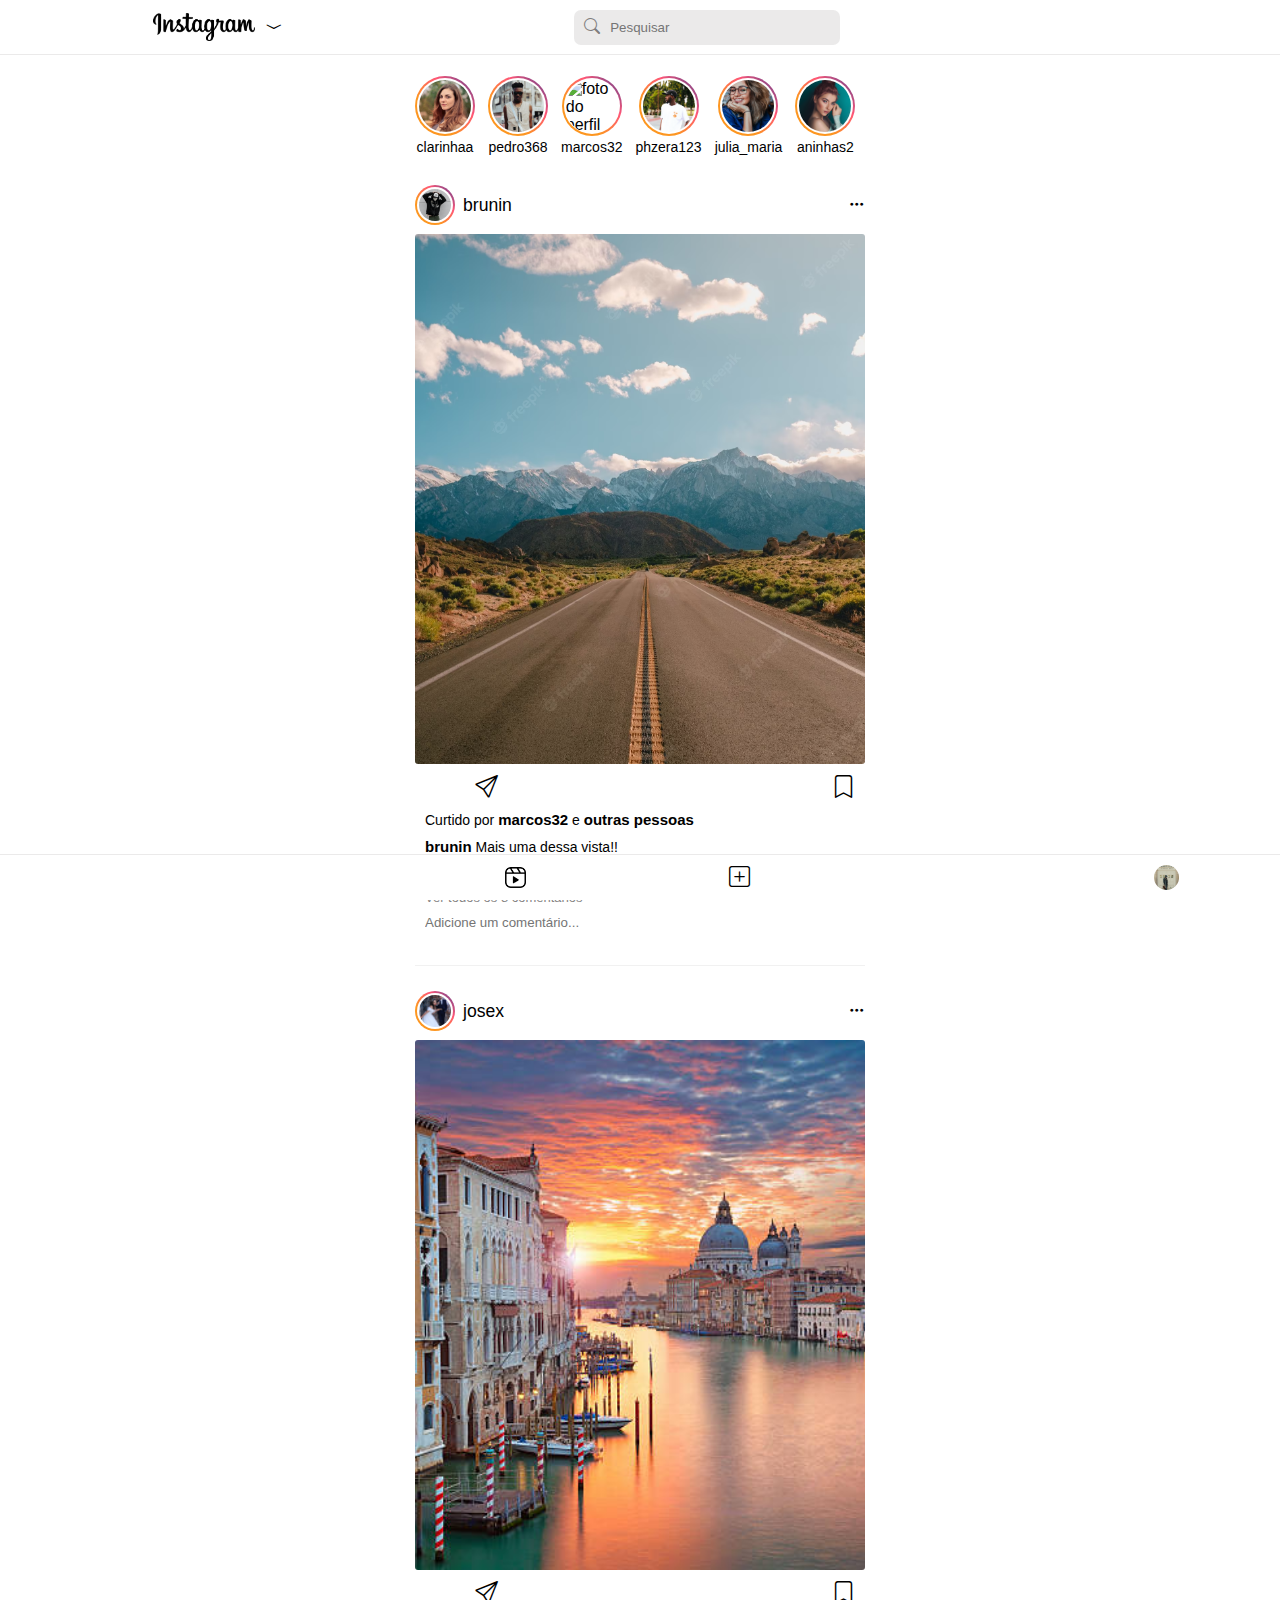
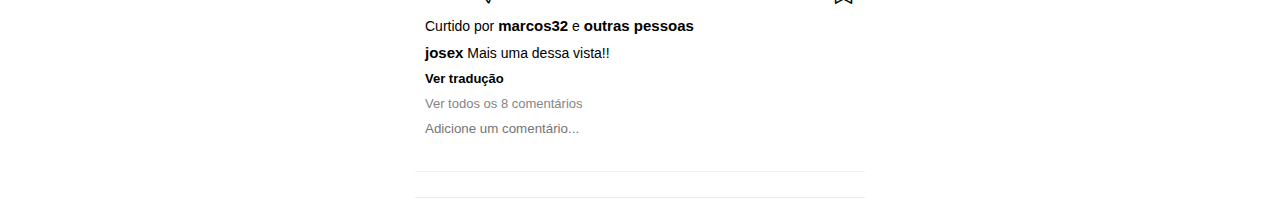
==== commit ea6ce349: "atualizei os icons" ====
--- a/index.html
+++ b/index.html
@@ -14,7 +14,7 @@
         <section id="header-top">
             <div>
                 <img id="logo-insta" src="img/pngwing.com (1).png" alt="logo do instagram">
-                <i id="seta-baixo-header" class="bi bi-chevron-compact-down"></i>
+                <i id="seta-baixo-header" class="bi bi-chevron-compact-down icons-header"></i>
             </div>
 
             <div id="mais">
@@ -27,7 +27,7 @@
                     <i class="bi bi-search"></i>
                     <input type="search" placeholder="Pesquisar">
             </div>
-            <i class="fa-regular fa-heart coracao-header-top"></i>
+            <i class="fa-regular fa-heart"></i>
         </section>
 
         <section id="header-end">
--- a/estilos/mobilefirst.css
+++ b/estilos/mobilefirst.css
@@ -108,10 +108,8 @@
     outline: none;
 }
 
-.coracao-header-top {
-    transform: scale(1.1); transition: 1s;
-    cursor: pointer;
-}
+.fa-heart {cursor: pointer;font-size: 25px;}
+.fa-heart:hover{transform: scale(1.1); transition: 1s;}
 
 /* header fundo*/
 
@@ -127,20 +125,20 @@
     background-color: white;
 }
 
-#home {font-size: 20px; cursor: pointer;}
-#explorar {font-size: 20px; cursor: pointer;}
-#publicar{font-size: 20px; cursor: pointer;}
-#mensagens{font-size: 20px; cursor: pointer;}
-#reels-icon {width: 20px; cursor: pointer;}
-#icone-foto-perfil {width: 20px;}
+#home {font-size: 21px; cursor: pointer;}
+#explorar {font-size: 21px; cursor: pointer;}
+#publicar{font-size: 21px; cursor: pointer;}
+#mensagens{font-size: 21px; cursor: pointer;}
+#reels-icon {width: 21px; cursor: pointer;}
 
 .icones-header-end:hover{transform: scale(1.1); transition: 1s;}
 
 #icone-foto-perfil {
-    width: 30px;
-    height: 30px;
+    width: 25px;
+    height: 25px;
     border-radius: 50%;
     object-fit: cover;
+    cursor: pointer
 }
 
 /* main */
@@ -167,6 +165,7 @@
 .seta {
     filter: invert(1);
     font-size: 23px;
+    cursor: pointer;
 }
 
 .seta:nth-child(1){position: absolute; left: 15px; bottom: 43px;display: none;}
@@ -174,7 +173,7 @@
 
 #storys > ul {
     display: flex;
-    gap: 15px;
+    gap: 13px;
     overflow-x: auto;
     overflow-y: hidden;
     -ms-overflow-style: none; /* IE and Edge */
@@ -300,7 +299,12 @@
     width: 100%;
 }
 
-.icones-publi{font-size: 20px;  cursor: pointer;}
+.fa-comment{font-size: 25px; cursor: pointer;}
+.fa-comment:hover{transform: scale(1.1); transition: 1s;}
+.bi-send{font-size: 23px; cursor: pointer;}
+.bi-send:hover{transform: scale(1.1); transition: 1s;}
+.bi-bookmark{font-size: 23px; cursor: pointer;}
+.bi-bookmark:hover{transform: scale(1.1); transition: 1s;}
 
 .descricoes-interacoes {
     display: flex;
@@ -316,6 +320,7 @@
     color: black;
     font-weight: bolder;
     font-size: 15px;
+    cursor: pointer;
 }
 
 .descricoes-interacoes > p {font-size: 14px;}
@@ -323,8 +328,11 @@
     color: black;
     font-weight: bolder;
     font-size: 15px;
-}
-.coment{color: rgb(134, 132, 132);}
+    cursor: pointer;
+}
+
+.tradu{cursor: pointer;}
+.coment{color: rgb(134, 132, 132); cursor: pointer;}
 
 .descricoes-interacoes > input {
     margin-bottom: 35px;
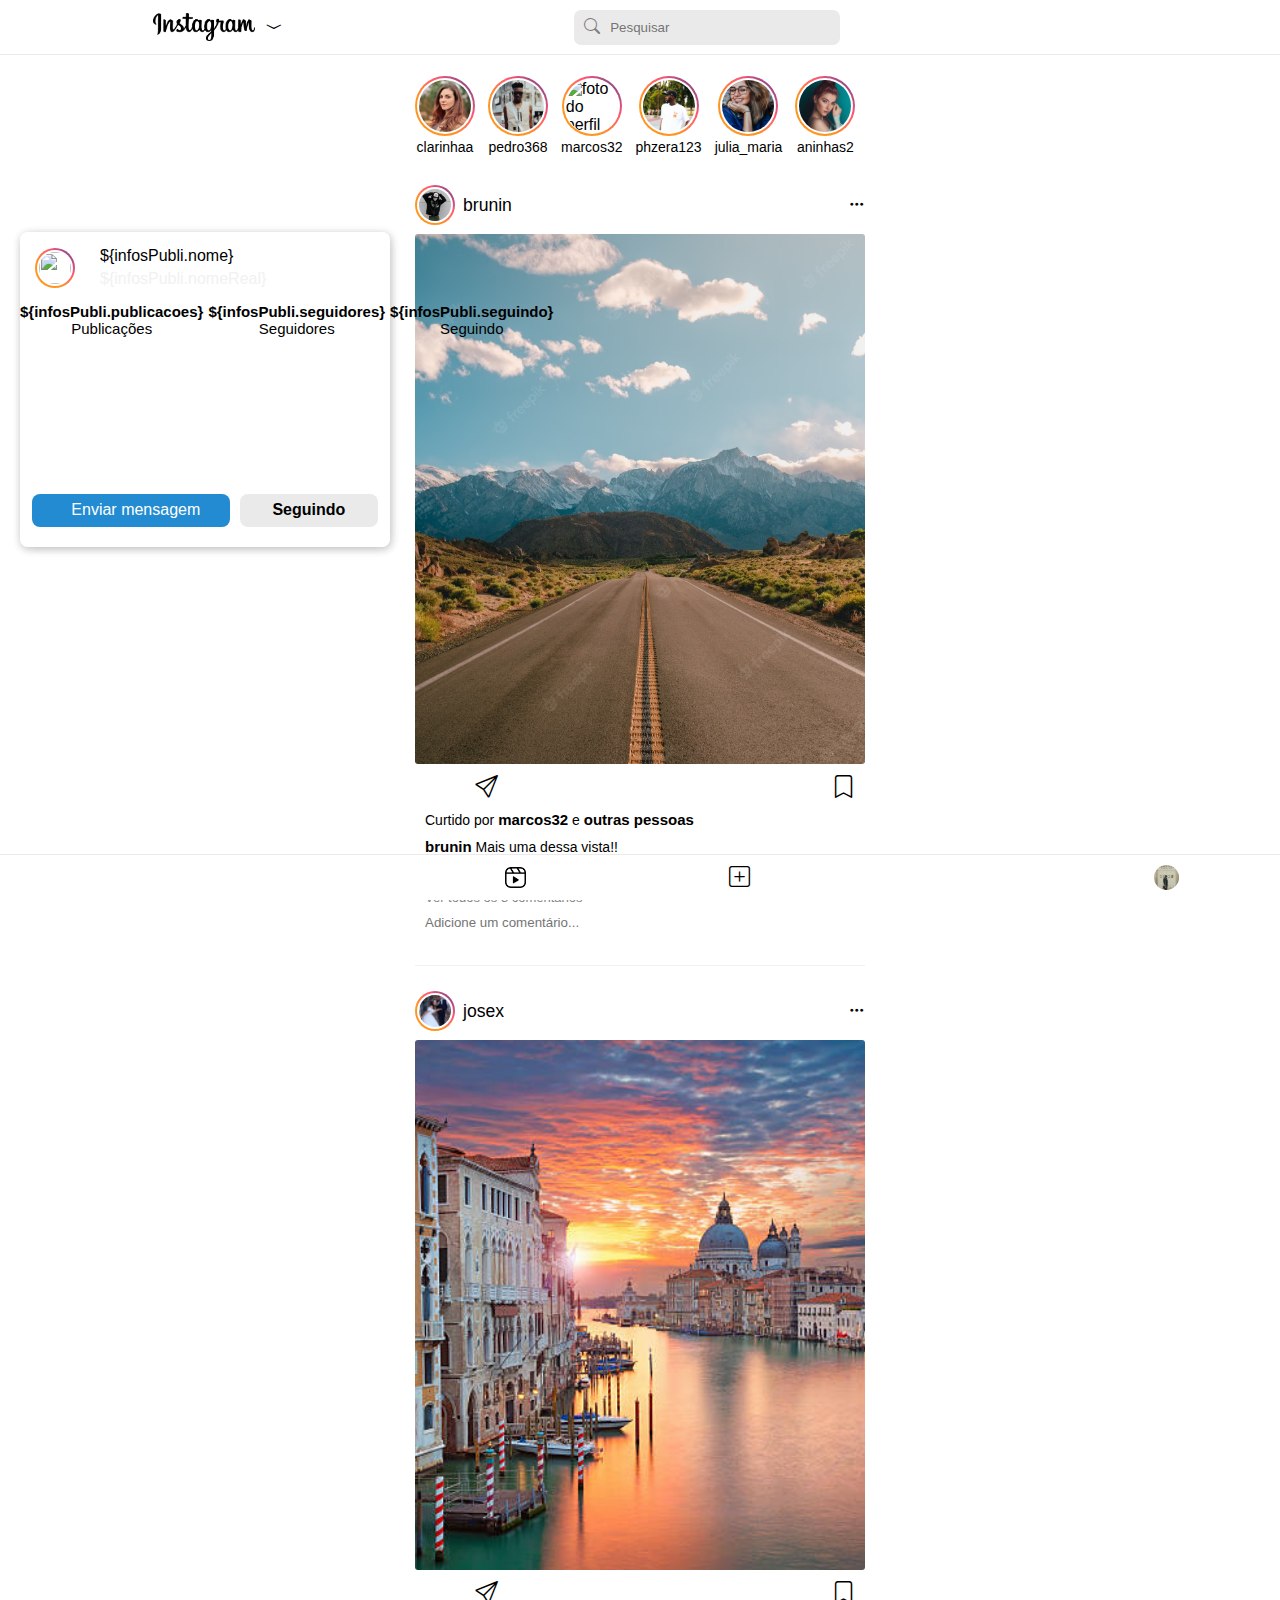
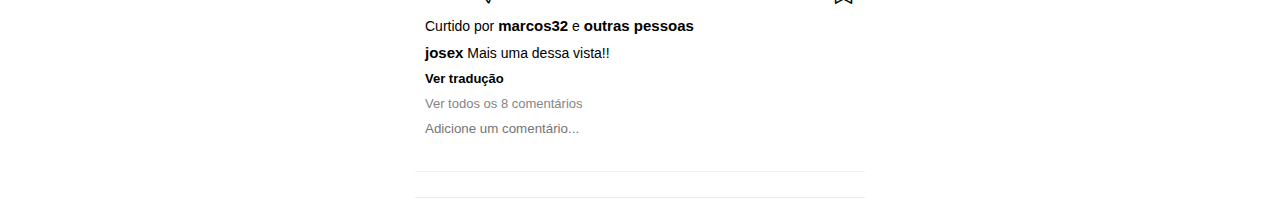
==== commit 7c897dc4: "atualizações no js" ====
--- a/index.html
+++ b/index.html
@@ -56,4 +56,52 @@
     </main>
 <script src="script/script.js"></script>
 </body>
-</html>+</html>
+
+
+
+
+<div class="previa-perfil">
+    <div class="perfil-e-nome">
+                 
+       <div class="area-perfil-publi">
+          <div class="foto-fundo">
+             <img class="foto-perfil-publi" src="img/${infosPubli.imagemPerfil}" alt="">
+          </div>
+       </div>
+       <div class="nome">
+          <p>${infosPubli.nome}</p>
+          <p>${infosPubli.nomeReal}</p>
+       </div>
+       
+                
+    </div> 
+    <div class="infos">
+       <div class="infos-post">
+          <div class="num-infos">
+             <h3>${infosPubli.publicacoes}</h3>
+             <p>Publicações</p>
+          </div>
+          <img src="img/${infosPubli.publi1}" alt="">
+       </div>
+       <div class="infos-post">
+          <div class="num-infos">
+             <h3>${infosPubli.seguidores}</h3>
+             <p>Seguidores</p>
+          </div>
+          <img src="img/${infosPubli.publi2}" alt="">
+       </div>
+       <div class="infos-post">
+          <div class="num-infos">
+             <h3>${infosPubli.seguindo}</h3>
+             <p>Seguindo</p>
+          </div> 
+          <img src="img/${infosPubli.publi3}" alt="">
+       </div>
+    </div>
+    
+    <div class="interacao">
+       <div class="msg"><i class="fa-brands fa-facebook-messenger"></i><p>Enviar mensagem</p></div>
+       <div class="seg"><p>Seguindo</p></div>
+    </div>
+</div>--- a/estilos/mobilefirst.css
+++ b/estilos/mobilefirst.css
@@ -244,6 +244,7 @@
 .perfil-publi > div > p {font-size: 1.1rem;}
 
 .area-perfil-publi {
+    position: relative;
     width: 40px;
     height: 40px;
     padding: 2px;
@@ -266,6 +267,105 @@
     border-radius: 50%;
     object-fit: cover;
 }
+
+/* infos do perfil*/
+
+.previa-perfil {
+    display: block;
+    align-items: center;
+    justify-content: center;
+    width: 370px;
+    height: 315px;
+    background-color: var(--white);
+    border-radius: 8px;
+    box-shadow: 1px 2px 10px rgba(0, 0, 0, 0.096);
+    position: absolute;
+    top: 232px;
+    left: 20px;
+}
+
+.perfil-e-nome {
+    display: flex;
+    gap: 25px;
+    align-items: center;
+    width: 100%;
+    height: auto;
+    padding: 15px;
+}
+
+.nome {
+   display: flex;
+   flex-direction: column;
+   gap: 5px;
+}
+
+.nome > p:nth-child(2){color: var(--cor8);}
+
+.infos {
+    display: flex;
+    gap: 5px;
+    align-items: center;
+    width: 100%;
+    height: auto;
+    text-align: center;
+}
+
+.infos-post {
+    display: flex;
+    flex-direction: column;
+    align-items: center;
+}
+
+.num-infos {margin-bottom: 18px;}
+.num-infos > h3 {font-size: 15px;}
+.num-infos >p {font-size: 15px;}
+
+.infos-post > img {
+    height: 120px;
+    cursor: pointer;
+}
+
+.interacao {
+    display: flex;
+    align-items: center;
+    justify-content: center;
+    height: 70px;
+    gap: 10px;
+    padding: 12px;
+}
+
+.msg {
+    display: flex;
+    align-items: center;
+    justify-content: center;
+    width: 200px;
+    height: 33px;
+    background-color: rgb(34, 139, 209);
+    border-radius: 8px;
+    color: white;
+    cursor: pointer;
+}
+
+.msg > i {
+    margin-right: 10px;
+    font-size: 20px;
+}
+
+.seg {
+    display: flex;
+    align-items: center;
+    justify-content: center;
+    width: 140px;
+    height: 33px;
+    border-radius: 8px;
+    background-color: var(--cor7);
+    cursor: pointer;
+}
+
+.seg > p {
+    font-weight: 550;
+}
+/* publi*/
 
 .conteudo-publi {
     width: 100%;
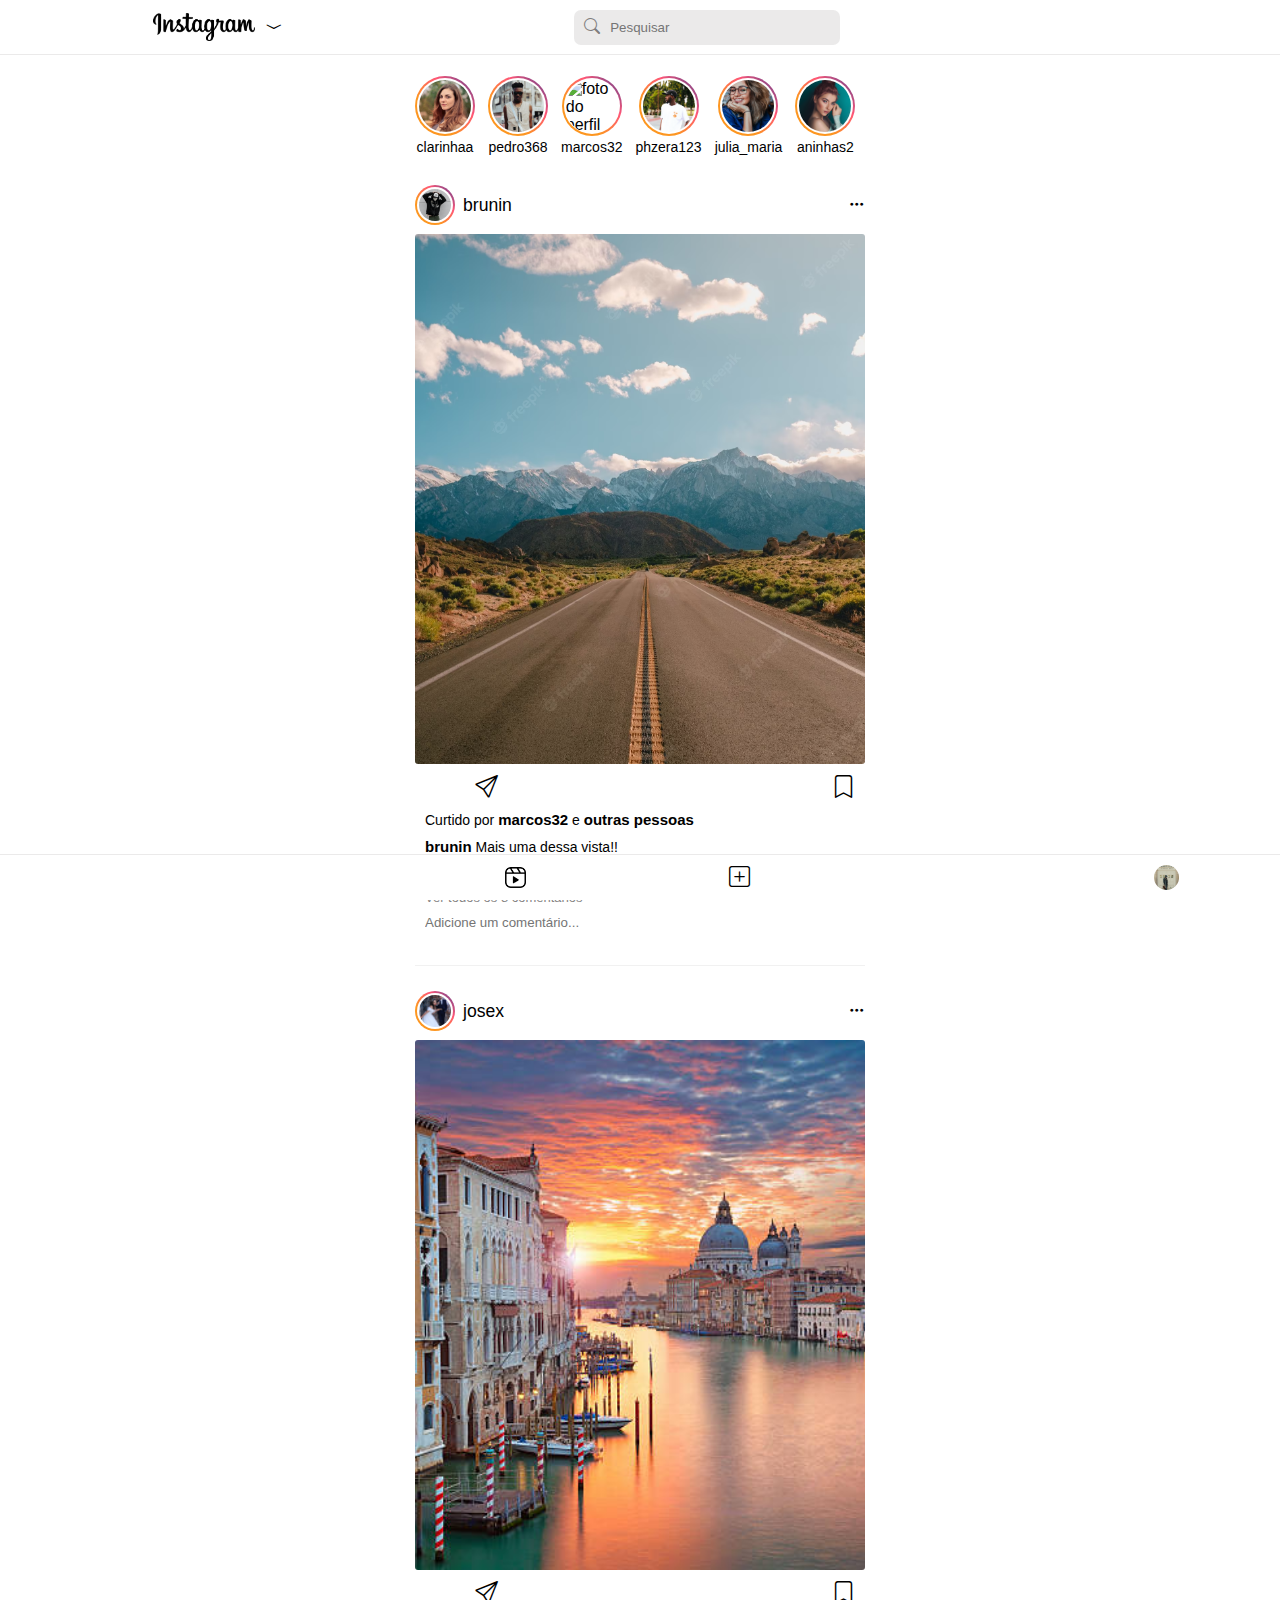
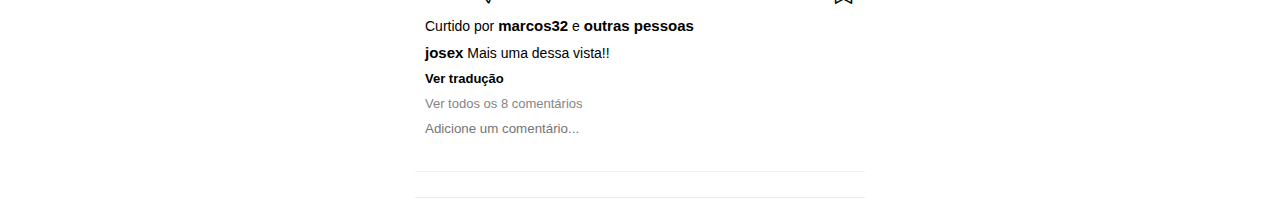
==== commit 314642fd: "finalizei o mobile first" ====
--- a/index.html
+++ b/index.html
@@ -45,7 +45,7 @@
     <main>
         <section id="storys">
             <ul id="ul-storys">
-                <i class="fa-solid fa-circle-chevron-left seta  seta-left"></i>
+                <i class="fa-solid fa-circle-chevron-left seta seta-left"></i>
                 <i class="fa-solid fa-circle-chevron-right seta  seta-right"></i>
             </ul>
         </section>
@@ -57,51 +57,3 @@
 <script src="script/script.js"></script>
 </body>
 </html>
-
-
-
-
-<div class="previa-perfil">
-    <div class="perfil-e-nome">
-                 
-       <div class="area-perfil-publi">
-          <div class="foto-fundo">
-             <img class="foto-perfil-publi" src="img/${infosPubli.imagemPerfil}" alt="">
-          </div>
-       </div>
-       <div class="nome">
-          <p>${infosPubli.nome}</p>
-          <p>${infosPubli.nomeReal}</p>
-       </div>
-       
-                
-    </div> 
-    <div class="infos">
-       <div class="infos-post">
-          <div class="num-infos">
-             <h3>${infosPubli.publicacoes}</h3>
-             <p>Publicações</p>
-          </div>
-          <img src="img/${infosPubli.publi1}" alt="">
-       </div>
-       <div class="infos-post">
-          <div class="num-infos">
-             <h3>${infosPubli.seguidores}</h3>
-             <p>Seguidores</p>
-          </div>
-          <img src="img/${infosPubli.publi2}" alt="">
-       </div>
-       <div class="infos-post">
-          <div class="num-infos">
-             <h3>${infosPubli.seguindo}</h3>
-             <p>Seguindo</p>
-          </div> 
-          <img src="img/${infosPubli.publi3}" alt="">
-       </div>
-    </div>
-    
-    <div class="interacao">
-       <div class="msg"><i class="fa-brands fa-facebook-messenger"></i><p>Enviar mensagem</p></div>
-       <div class="seg"><p>Seguindo</p></div>
-    </div>
-</div>--- a/estilos/mobilefirst.css
+++ b/estilos/mobilefirst.css
@@ -123,6 +123,7 @@
     bottom: 0;
     border-top: 1px solid var(--cor7);
     background-color: white;
+    z-index: 1;
 }
 
 #home {font-size: 21px; cursor: pointer;}
@@ -227,6 +228,7 @@
 .publi-card {
     border-bottom: 1px solid var(--cor8);
     margin: 25px 0;
+    position: relative;
 }
 
 .perfil-publi {
@@ -241,7 +243,7 @@
     gap: 8px;
 }
 
-.perfil-publi > div > p {font-size: 1.1rem;}
+.perfil-publi > div > p {font-size: 1.1rem; cursor: pointer;}
 
 .area-perfil-publi {
     position: relative;
@@ -268,103 +270,132 @@
     object-fit: cover;
 }
 
-/* infos do perfil*/
-
-.previa-perfil {
-    display: block;
+/* infos previa do perfil*/
+
+#previa-1 {
+    display: none;
+    position: absolute;
+    top: 45px;
+    left: 3px;
+}
+
+#previa-2 {
+    display: none;
+    position: absolute;
+    top: 45px;
+    left: 3px;
+}
+
+.previa-card {
+    width: 370px;
+    height: auto;
+    background-color: white;
+    border-radius: 8px;
+    box-shadow: 1px 2px 5px rgba(0, 0, 0, 0.315);
+}
+
+.perfil-previa {
+    padding: 15px;
+}
+
+.area-perfil-previa {
+    width: 65px;
+    height: 65px;
+}
+
+.nome {
+    display: flex;
+    flex-direction: column;
+    gap: 1px;
+    margin-left: 5px;
+}
+
+.nome > h4 {cursor: pointer;} 
+
+.nome > P {
+    font-size: 14px;
+    color: rgb(119, 119, 119);
+}
+
+.infos {
+    display: flex;
     align-items: center;
     justify-content: center;
-    width: 370px;
-    height: 315px;
-    background-color: var(--white);
-    border-radius: 8px;
-    box-shadow: 1px 2px 10px rgba(0, 0, 0, 0.096);
-    position: absolute;
-    top: 232px;
-    left: 20px;
-}
-
-.perfil-e-nome {
-    display: flex;
-    gap: 25px;
-    align-items: center;
-    width: 100%;
-    height: auto;
-    padding: 15px;
-}
-
-.nome {
-   display: flex;
-   flex-direction: column;
-   gap: 5px;
-}
-
-.nome > p:nth-child(2){color: var(--cor8);}
-
-.infos {
-    display: flex;
-    gap: 5px;
-    align-items: center;
-    width: 100%;
-    height: auto;
-    text-align: center;
-}
-
-.infos-post {
-    display: flex;
-    flex-direction: column;
-    align-items: center;
-}
-
-.num-infos {margin-bottom: 18px;}
-.num-infos > h3 {font-size: 15px;}
-.num-infos >p {font-size: 15px;}
-
-.infos-post > img {
-    height: 120px;
-    cursor: pointer;
-}
+    gap: 55px;
+    margin: 8px 0 20px ;
+}
+
+.infos > p {
+    font-size: 1px;
+}
+
+.postagens {
+    display: flex;
+    flex-direction: column;
+    align-items: center;
+    justify-self: center;
+    font-size: 14px;
+}
+
+.seguidores{
+    display: flex;
+    flex-direction: column;
+    align-items: center;
+    justify-self: center;
+    font-size: 14px;
+}
+
+.seguindo {
+    display: flex;
+    flex-direction: column;
+    align-items: center;
+    justify-self: center;
+    font-size: 14px;
+}
+
+.publicacoes {
+    display: flex;
+    align-items: center;
+    justify-content: center;
+    gap: 2px;
+}
+
+.publicacoes > img {height: 122px; cursor: pointer;}
 
 .interacao {
     display: flex;
+    gap: 10px;
     align-items: center;
     justify-content: center;
-    height: 70px;
+    height: 65px;
+}
+
+.mensagem {
+    display: flex;
     gap: 10px;
-    padding: 12px;
-}
-
-.msg {
-    display: flex;
     align-items: center;
     justify-content: center;
-    width: 200px;
-    height: 33px;
-    background-color: rgb(34, 139, 209);
+    width: 210px;
+    height: 35px;
+    background-color: rgb(44, 176, 253);
     border-radius: 8px;
     color: white;
     cursor: pointer;
 }
 
-.msg > i {
-    margin-right: 10px;
-    font-size: 20px;
-}
-
-.seg {
-    display: flex;
+.seguindo-int {
+    display: flex; 
     align-items: center;
     justify-content: center;
-    width: 140px;
-    height: 33px;
+    width: 125px;
+    height: 35px;
+    background-color: rgb(226, 225, 225);
     border-radius: 8px;
-    background-color: var(--cor7);
-    cursor: pointer;
-}
-
-.seg > p {
-    font-weight: 550;
-}
+    cursor: pointer;
+}
+
+.seguindo-int > p {font-weight: 550; font-size: 16px;}
+
 /* publi*/
 
 .conteudo-publi {
@@ -380,6 +411,7 @@
     height: 100%;
     object-fit: cover;
 }
+
 
 /* interaçaõ publi*/
 
--- a/estilos/style.css
+++ b/estilos/style.css
@@ -10,3 +10,5 @@
 Desktops: 922px até 1200px
 Grandes telas: acima de 1200px
 */
+
+
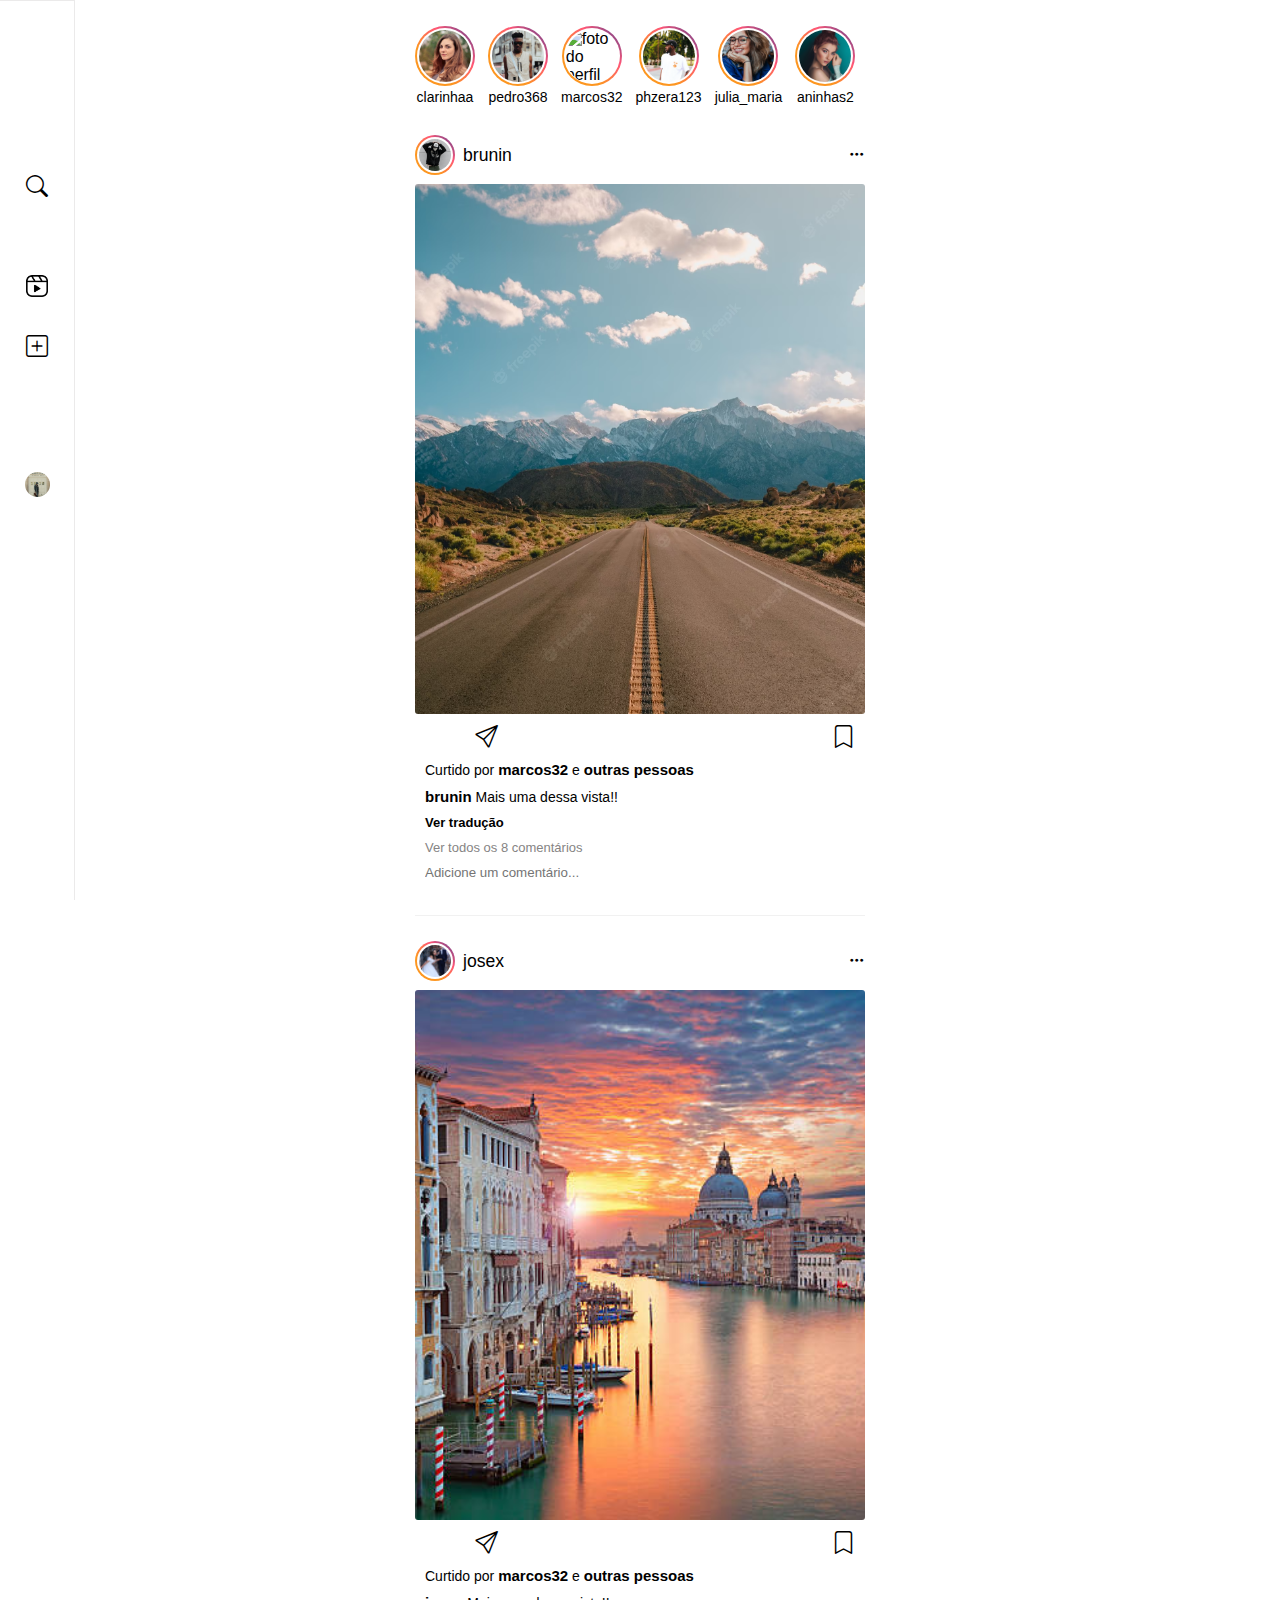
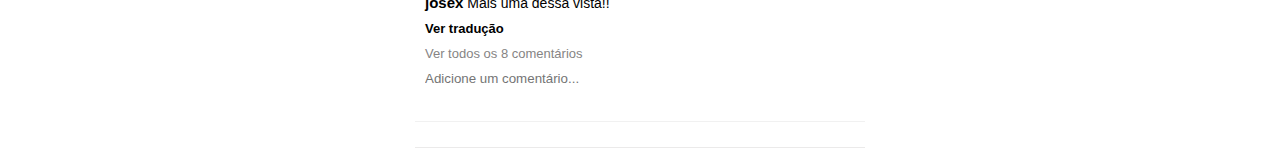
==== commit f42baa9c: "tornando o projeto responsivo" ====
--- a/index.html
+++ b/index.html
@@ -31,13 +31,60 @@
         </section>
 
         <section id="header-end">
-            <i id="home" class="fa-solid fa-house icones-header-end"></i>
-            <i id="explorar" class="fa-regular fa-compass icones-header-end"></i>
-            <img id="reels-icon" class="icones-header-end" src="img/reels.png" alt="">
-            <i id="publicar" class="bi bi-plus-square icones-header-end"></i>
-            <i id="mensagens" class="fa-brands fa-facebook-messenger icones-header-end"></i>
-            
-            <img id="icone-foto-perfil" src="img/perfil.jpg" alt="">
+          
+            <div class="div-icones">
+                <i id="instagram" class="fa-brands fa-instagram icones-header-end"></i>
+            </div>
+           
+            <div id="icons-principais">
+               
+                <div  id="home" class="div-icones">
+                    <i class="home fa-solid fa-house icones-header-end"></i>
+                    <p class="p-home">página inicial</p>
+                </div>
+               
+                <div id="pesquisa" class="div-icones">
+                    <i class="bi bi-search icones-header-end pesquisa"></i>
+                    <p class="p-pesquisa">Pesquisa</p>
+                    
+                </div>
+               
+                <div id="explorar" class="div-icones">
+                    <i  class="fa-regular fa-compass icones-header-end explorar"></i>
+                    <p class="p-explorar">Explorar</p>
+                </div>
+                
+                <div class="div-icones" id="reels-icon">
+                    <img class="icones-header-end img" src="img/reels.png" alt="">
+                    <p class="p-reels">Reels</p>
+                </div>
+               
+                <div id="publicar" class="div-icones">
+                    <i class="bi bi-plus-square icones-header-end publicar"></i>
+                    <p class="p-criar">Criar</p>
+                </div>
+                
+                <div  id="mensagens" class="div-icones">
+                    <i class="fa-brands fa-facebook-messenger icones-header-end msg"></i>
+                    <p class="p-mensagem">Mensagens</p>
+                </div>
+                
+                <div id="coracao" class="div-icones">
+                    <i class="fa-regular fa-heart icones-header-end coracao"></i>
+                    <p class="p-notficacoes">Notficações</p>
+                </div>
+                
+                <div class="div-icones">
+                    <img id="icone-foto-perfil" class="icones-header-end perfil" src="img/perfil.jpg" alt="">
+                    <p class="p-perfil">Perfil * lucax</p>
+                </div>
+                <span id="espaco"></span>
+            </div>
+          
+            <div id="menu" class="div-icones">
+                <i class="fa-solid fa-bars icones-header-end menu"></i>
+                <p class="p-menu">Mais</p>
+            </div>
         </section>
         
     </header>
--- a/estilos/mobilefirst.css
+++ b/estilos/mobilefirst.css
@@ -116,7 +116,6 @@
 #header-end {
     display: flex;
     align-items: center;
-    justify-content: space-around;
     width: 100%;
     height: 46px;
     position: fixed;
@@ -126,12 +125,42 @@
     z-index: 1;
 }
 
-#home {font-size: 21px; cursor: pointer;}
-#explorar {font-size: 21px; cursor: pointer;}
-#publicar{font-size: 21px; cursor: pointer;}
-#mensagens{font-size: 21px; cursor: pointer;}
-#reels-icon {width: 21px; cursor: pointer;}
-
+
+
+#icons-principais {
+    display: flex;
+    align-items: center;
+    justify-content: space-around;
+    gap: 20px;
+    width: 100%;
+    height: 100%;
+}
+
+
+.div-icones{
+    display: flex;
+    align-items: center;
+    justify-content: center;
+}
+
+.div-icones > i {
+    font-size: 22px;
+}
+
+.div-icones > p {
+    display: none;
+}
+
+
+
+#coracao{display: none;}
+#pesquisa{display: none;}
+#reels-icon>img{height: 22px;}
+#instagram {display: none; font-size: 26px;}
+#menu {display: none;}
+
+
+.icones-header-end {cursor: pointer;}
 .icones-header-end:hover{transform: scale(1.1); transition: 1s;}
 
 #icone-foto-perfil {
--- a/estilos/style.css
+++ b/estilos/style.css
@@ -12,3 +12,66 @@
 */
 
 
+@media only screen and (min-width: 770px) {
+
+    header {
+        height: 10px;
+    }
+    /* header top*/
+    #header-top {
+        display: none;
+    }
+
+    /* header fundo*/
+
+    #header-end {
+        display: flex;
+        flex-direction: column;
+        justify-content: space-around;
+        width: 75px;
+        height: 100%;
+        position: fixed;
+        left: 0;
+        border-right: 1px solid var(--cor7);
+    }
+
+
+    #icons-principais {
+        display: flex;
+        align-items: center;
+        flex-direction: column;
+        justify-content: inherit;
+        gap: 35px;
+        width: 100%;
+        height: 650px;
+        padding: 10px;
+    }
+   
+    .div-icones > p {
+        align-items: center;
+        justify-content: center;
+        width: 120px;
+        height: 40px;
+
+        border-radius: 10px;
+        box-shadow: 1px 2px 10px rgba(0, 0, 0, 0.137);
+        background-color: white;
+        position: fixed;
+        left: 70px;
+    }
+    
+    #espaco{margin-bottom: 230px;}
+    .pesquisa {color: black;}
+    #icone-foto-perfil{ display: flex;}
+    #coracao{display: flex;}
+    #pesquisa{display: flex;}
+    #instagram {display: block;}
+    #menu {display: flex;}
+
+
+    /* storys*/
+    #storys {
+        margin-top: 0;
+    }
+}
+    
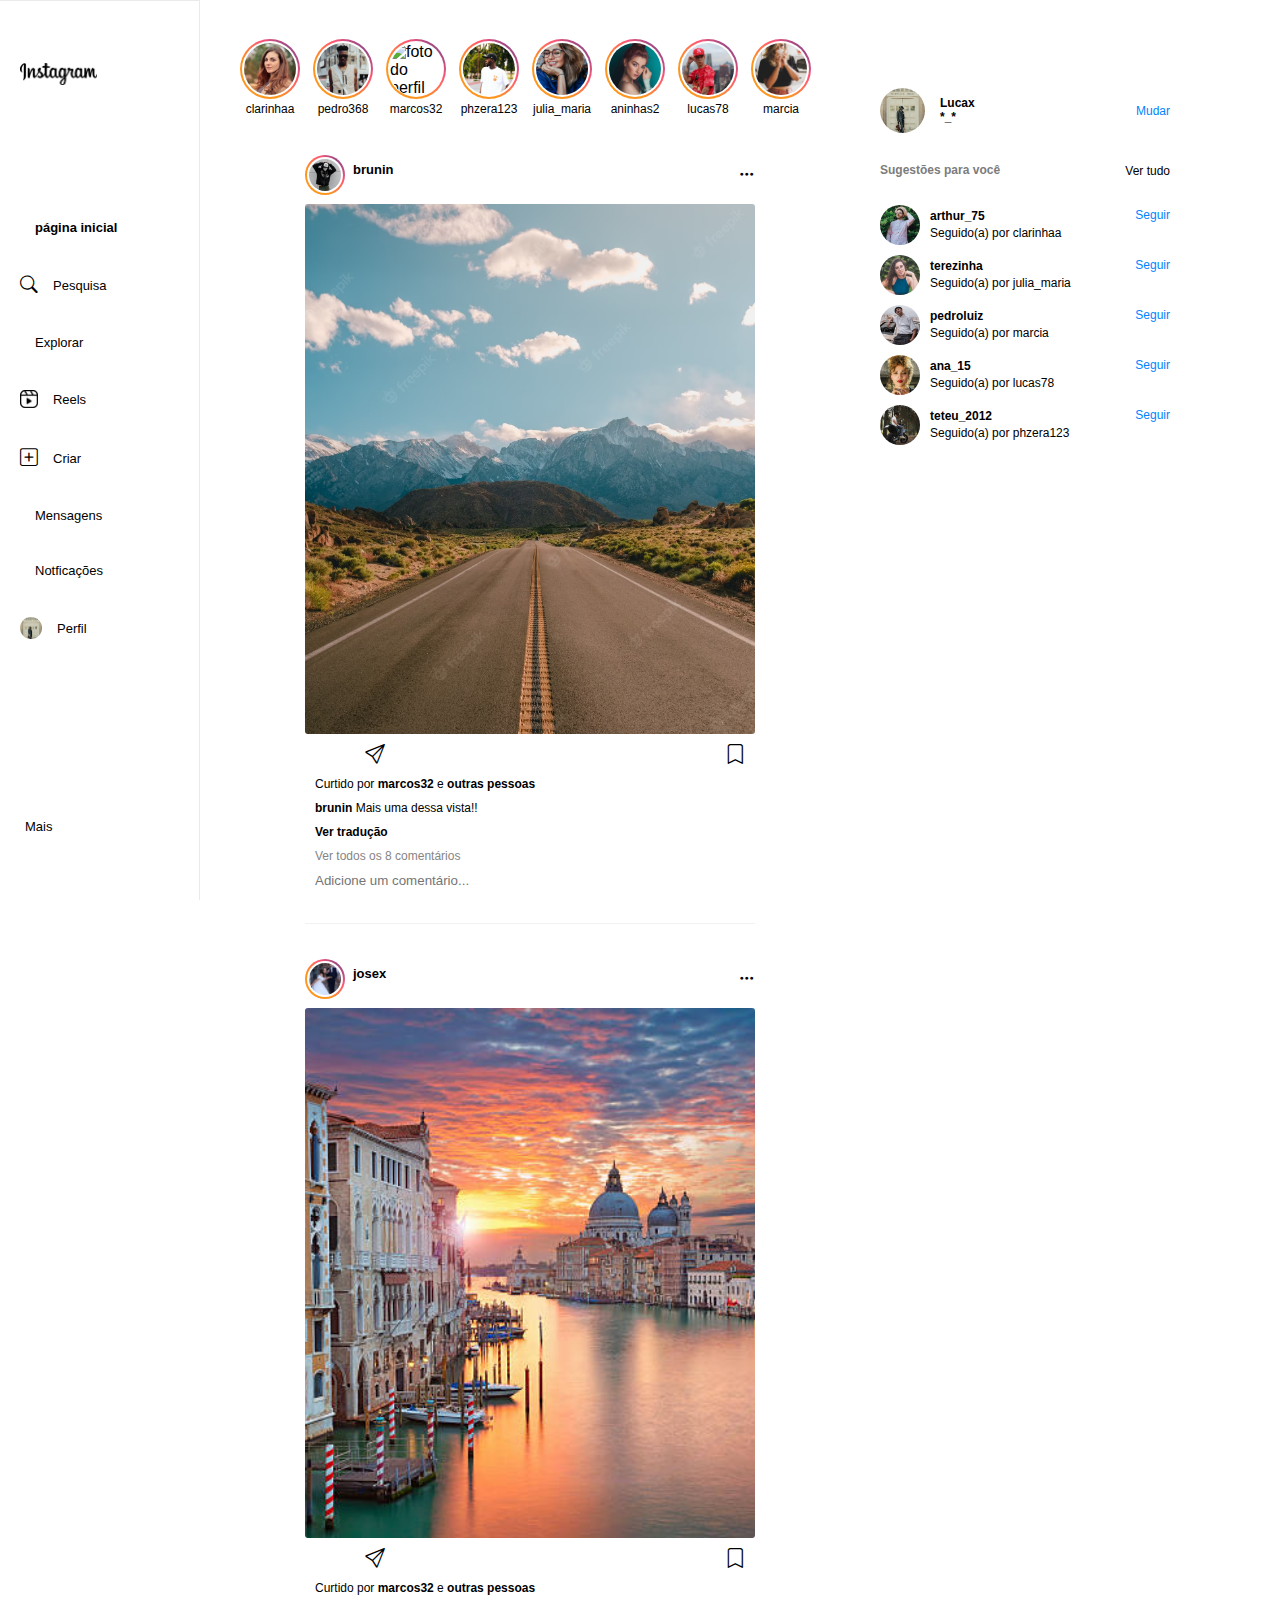
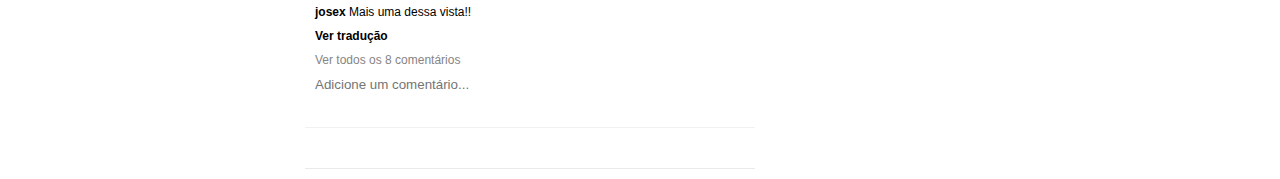
==== commit 27888879: "tornando responsivo" ====
--- a/index.html
+++ b/index.html
@@ -12,28 +12,30 @@
 <body>
     <header>
         <section id="header-top">
-            <div>
-                <img id="logo-insta" src="img/pngwing.com (1).png" alt="logo do instagram">
-                <i id="seta-baixo-header" class="bi bi-chevron-compact-down icons-header"></i>
-            </div>
-
-            <div id="mais">
-                <span>Seguindo <i class="bi bi-people-fill"></i></span>
-                <hr>
-                <span>Favoritos <i class="fa-regular fa-star"></i></span>
-            </div>
-            
-            <div id="seach-container">
-                    <i class="bi bi-search"></i>
-                    <input type="search" placeholder="Pesquisar">
-            </div>
-            <i class="fa-regular fa-heart"></i>
+                <div id="insta-e-seta">
+                    <img id="logo-insta" src="img/pngwing.com (1).png" alt="logo do instagram">
+                    <i id="seta-baixo-header" class="bi bi-chevron-compact-down icons-header"></i>
+                </div>
+                <div id="mais">
+                    <span>Seguindo <i class="bi bi-people-fill"></i></span>
+                    <hr>
+                    <span>Favoritos <i class="fa-regular fa-star"></i></span>
+                </div>
+                
+                <div>
+                    <div id="seach-container">
+                        <i class="bi bi-search"></i>
+                        <input type="search" placeholder="Pesquisar">
+                    </div>
+                    <i class="fa-regular fa-heart not-header-top"></i>
+                </div>
         </section>
 
         <section id="header-end">
           
             <div class="div-icones">
                 <i id="instagram" class="fa-brands fa-instagram icones-header-end"></i>
+                <img id="logo-insta-header-end" src="img/pngwing.com (1).png" alt="">
             </div>
            
             <div id="icons-principais">
@@ -45,8 +47,7 @@
                
                 <div id="pesquisa" class="div-icones">
                     <i class="bi bi-search icones-header-end pesquisa"></i>
-                    <p class="p-pesquisa">Pesquisa</p>
-                    
+                    <p class="p-pesquisa">Pesquisa</p>  
                 </div>
                
                 <div id="explorar" class="div-icones">
@@ -75,8 +76,8 @@
                 </div>
                 
                 <div class="div-icones">
-                    <img id="icone-foto-perfil" class="icones-header-end perfil" src="img/perfil.jpg" alt="">
-                    <p class="p-perfil">Perfil * lucax</p>
+                    <img id="icone-foto-perfil" class="icones-header-end perfil" src="img/storys/perfil.jpg" alt="">
+                    <p class="p-perfil">Perfil</p>
                 </div>
                 <span id="espaco"></span>
             </div>
@@ -90,17 +91,44 @@
     </header>
 
     <main>
-        <section id="storys">
-            <ul id="ul-storys">
-                <i class="fa-solid fa-circle-chevron-left seta seta-left"></i>
-                <i class="fa-solid fa-circle-chevron-right seta  seta-right"></i>
-            </ul>
-        </section>
+        <div id="storys-e-publi">
+            <section id="storys">
+                <ul id="ul-storys">
+                    <i class="fa-solid fa-circle-chevron-left seta seta-left"></i>
+                    <i class="fa-solid fa-circle-chevron-right seta  seta-right"></i>
+                </ul>
+            </section>
+            <section id="publicacoes">
+            
+            </section>
+        </div>
 
-        <section id="publicacoes">
-            
-        </section>
+
+        <div id="perfil-e-sugestoes">
+            <section id="perfil">
+                <div id="perfil-infos">
+                    <img src="img/storys/perfil.jpg" alt="Imagem de perfil">
+                    <div id="nome">
+                        <p>Lucax</p>
+                        <p>*_*</p>
+                    </div>
+                </div>
+                <span><a href="">Mudar</a></span>
+            </section>
+
+            <section id="sugestoes">
+                <p>Sugestões para você</p>
+                <span><a href="#">Ver tudo</a></span>  
+            </section>
+
+            <section id="perfis-sugestoes"></section>
+        </div>
+        
     </main>
-<script src="script/script.js"></script>
+<script src="script/main.js"></script>
+<script src="script/setaHeader.js"></script>
+<script src="script/passarStorys.js"></script>
+<script src="script/previaPerfil.js"></script>
+<script src="script/headerIcones.js"></script>
 </body>
 </html>
--- a/estilos/mobilefirst.css
+++ b/estilos/mobilefirst.css
@@ -28,17 +28,18 @@
 header {  
     display: flex;
     align-items: center;
+    justify-content: center;
     width: 100%;
     height: 55px;
 }
 
 #header-top {
     display: flex;
-    justify-content: space-around;
+    justify-content: space-between;
     align-items: center;
     width: 100%;
     height: 55px; 
-    padding: 0 10px;
+    padding: 0 20px;
     border-bottom: 1px solid var(--cor7);
     background-color: white;
     position: fixed;
@@ -51,8 +52,15 @@
     gap: 10px;
 }
 
+#insta-e-seta {
+    display: flex;
+    align-items: center;
+    justify-content: center;
+    gap: 5px;
+}
+
 #logo-insta {
-    height: 1.8rem;
+    height: 25px;
     cursor: pointer;
 }
 
@@ -90,6 +98,7 @@
     gap: 10px;
     height: 35px;
     padding: 0 10px;
+    margin-right: 20px;
     border-radius: 7px;
     background-color: rgb(235, 234, 234);
 }
@@ -99,7 +108,7 @@
 }
 
 #seach-container > input {
-    width: 220px;
+    width: 8rem;
     border: none;
     background-color: rgb(235, 234, 234);
 }
@@ -108,7 +117,7 @@
     outline: none;
 }
 
-.fa-heart {cursor: pointer;font-size: 25px;}
+.not-header-top {cursor: pointer; font-size: 22px; margin-right: 20px;}
 .fa-heart:hover{transform: scale(1.1); transition: 1s;}
 
 /* header fundo*/
@@ -116,6 +125,7 @@
 #header-end {
     display: flex;
     align-items: center;
+    justify-content: center;
     width: 100%;
     height: 46px;
     position: fixed;
@@ -125,14 +135,14 @@
     z-index: 1;
 }
 
-
+#logo-insta-header-end{display: none;}
 
 #icons-principais {
     display: flex;
     align-items: center;
     justify-content: space-around;
     gap: 20px;
-    width: 100%;
+    width: 90vw;
     height: 100%;
 }
 
@@ -143,9 +153,6 @@
     justify-content: center;
 }
 
-.div-icones > i {
-    font-size: 22px;
-}
 
 .div-icones > p {
     display: none;
@@ -155,38 +162,46 @@
 
 #coracao{display: none;}
 #pesquisa{display: none;}
-#reels-icon>img{height: 22px;}
-#instagram {display: none; font-size: 26px;}
+#reels-icon>img{height: 18px;}
+#instagram {display: none; font-size: 20px;}
 #menu {display: none;}
-
-
 .icones-header-end {cursor: pointer;}
 .icones-header-end:hover{transform: scale(1.1); transition: 1s;}
 
 #icone-foto-perfil {
-    width: 25px;
-    height: 25px;
+    width: 22px;
+    height: 22px;
     border-radius: 50%;
     object-fit: cover;
     cursor: pointer
 }
 
+#espaco{display: none;}
+
 /* main */
 
 main {
     display: flex;
-    flex-direction: column;
-    align-items: center;
+    justify-content: center;
     width: 100%;
     height: 100%;
     padding: 10px; 
 }
 
+
+#storys-e-publi {
+    display: flex;
+    flex-direction: column;
+    align-items: center;
+    justify-content: center;
+}
+
 /* storys */
+
 #storys {
     display: flex;
     align-items: center;
-    width: 450px;
+    width: 90vw;
     height: 90px;
     margin-top: 5px;
     position: relative;
@@ -221,7 +236,7 @@
     cursor: pointer;
 }
 
-li > p {font-size: 14px; margin-top: 3px;}
+li > p {font-size: 13px; margin-top: 3px;}
 
 .storys-area {
     width: 60px;
@@ -249,14 +264,14 @@
 /* publicações */
 
 #publicacoes {
-    width: 450px;
+    width: 90vw;
     height: 100%;
     border-bottom: 1px solid var(--cor7);
 }
 
 .publi-card {
     border-bottom: 1px solid var(--cor8);
-    margin: 25px 0;
+    margin: 35px 0;
     position: relative;
 }
 
@@ -272,7 +287,7 @@
     gap: 8px;
 }
 
-.perfil-publi > div > p {font-size: 1.1rem; cursor: pointer;}
+.perfil-publi > div > p {font-size: 13px; cursor: pointer; font-weight: 550; margin-bottom: 10px;}
 
 .area-perfil-publi {
     position: relative;
@@ -301,21 +316,11 @@
 
 /* infos previa do perfil*/
 
-#previa-1 {
+.previa-card{
     display: none;
     position: absolute;
     top: 45px;
     left: 3px;
-}
-
-#previa-2 {
-    display: none;
-    position: absolute;
-    top: 45px;
-    left: 3px;
-}
-
-.previa-card {
     width: 370px;
     height: auto;
     background-color: white;
@@ -323,6 +328,7 @@
     box-shadow: 1px 2px 5px rgba(0, 0, 0, 0.315);
 }
 
+
 .perfil-previa {
     padding: 15px;
 }
@@ -350,12 +356,12 @@
     display: flex;
     align-items: center;
     justify-content: center;
-    gap: 55px;
-    margin: 8px 0 20px ;
-}
-
-.infos > p {
-    font-size: 1px;
+    gap: 60px;
+    margin: 8px 0 20px;
+}
+
+.infos > div > p {
+    font-size: 12px;
 }
 
 .postagens {
@@ -372,6 +378,7 @@
     align-items: center;
     justify-self: center;
     font-size: 14px;
+    margin-right: 10px;
 }
 
 .seguindo {
@@ -460,12 +467,8 @@
     width: 100%;
 }
 
-.fa-comment{font-size: 25px; cursor: pointer;}
-.fa-comment:hover{transform: scale(1.1); transition: 1s;}
-.bi-send{font-size: 23px; cursor: pointer;}
-.bi-send:hover{transform: scale(1.1); transition: 1s;}
-.bi-bookmark{font-size: 23px; cursor: pointer;}
-.bi-bookmark:hover{transform: scale(1.1); transition: 1s;}
+.icons-int:hover{transform: scale(1.1); transition: 1s;}
+.icons-int{font-size: 20px;}
 
 .descricoes-interacoes {
     display: flex;
@@ -474,8 +477,6 @@
     padding: 0 10px;
 }
 
-.descricoes-interacoes > span{font-size: 13px;}
-.tradu {font-weight: 550;}
 
 .descricoes-interacoes > span >  a {
     color: black;
@@ -484,15 +485,15 @@
     cursor: pointer;
 }
 
-.descricoes-interacoes > p {font-size: 14px;}
+.descricoes-interacoes > span{font-size: 12px;}
+.tradu {font-weight: 550; cursor: pointer;}
+.descricoes-interacoes > p {font-size: 12px;}
 .descricoes-interacoes > p >  a {
     color: black;
     font-weight: bolder;
-    font-size: 15px;
-    cursor: pointer;
-}
-
-.tradu{cursor: pointer;}
+    font-size: 12px;
+    cursor: pointer;
+}
 .coment{color: rgb(134, 132, 132); cursor: pointer;}
 
 .descricoes-interacoes > input {
@@ -502,4 +503,10 @@
 
 .descricoes-interacoes > input:focus {
     outline: none;
+}
+
+/* perfile sugestoes */
+
+#perfil-e-sugestoes {
+    display: none;
 }--- a/estilos/style.css
+++ b/estilos/style.css
@@ -11,6 +11,22 @@
 Grandes telas: acima de 1200px
 */
 
+@media only screen and (min-width: 500px) {
+
+     
+    #seach-container > input {
+        width: 10rem;
+        border: none;
+        background-color: rgb(235, 234, 234);
+    }
+
+    /*storys*/
+
+    #storys{max-width: 580px;}
+
+
+    #publicacoes {width: 450px;}
+}
 
 @media only screen and (min-width: 770px) {
 
@@ -18,6 +34,7 @@
         height: 10px;
     }
     /* header top*/
+  
     #header-top {
         display: none;
     }
@@ -35,43 +52,221 @@
         border-right: 1px solid var(--cor7);
     }
 
-
     #icons-principais {
         display: flex;
         align-items: center;
         flex-direction: column;
         justify-content: inherit;
-        gap: 35px;
         width: 100%;
-        height: 650px;
+        height: 500px;
         padding: 10px;
+    }
+
+    .div-icones {
+        width: 40px;
+        height: 40px;
+    }
+
+    .div-icones:hover{
+        border-radius: 8px;
+        background-color: rgba(243, 242, 242, 0.952);
+    }
+
+    .div-icones > i {
+        font-size: 1.1rem;
     }
    
     .div-icones > p {
         align-items: center;
         justify-content: center;
-        width: 120px;
-        height: 40px;
-
+        width: 100px;
+        height: 30px;
         border-radius: 10px;
         box-shadow: 1px 2px 10px rgba(0, 0, 0, 0.137);
         background-color: white;
         position: fixed;
         left: 70px;
-    }
-    
-    #espaco{margin-bottom: 230px;}
+        font-size: 13px;
+    }
+
+    #espaco{ display: flex; margin-bottom: 50px;}
     .pesquisa {color: black;}
     #icone-foto-perfil{ display: flex;}
     #coracao{display: flex;}
     #pesquisa{display: flex;}
     #instagram {display: block;}
     #menu {display: flex;}
-
+    #criar{display: none;}
+    #publicar{display: flex}
+    .fa-heart { margin-right: 0;}
 
     /* storys*/
     #storys {
-        margin-top: 0;
-    }
+        margin-top: 15px;
+    }
+
+    li > p {font-size: 12px; margin-top: 3px;}
 }
     
+@media only screen and (min-width: 1160px) {
+    /* perfil-e-sugestoes */
+
+    #perfil-e-sugestoes {
+        display: flex;
+        flex-direction: column;
+        width: 350px;
+        margin-left: 30px;
+        padding: 55px 30px 30px 30px;
+    }
+
+    #perfil {
+        display: flex;
+        align-items: center;
+        justify-content: space-between;
+        height: 70px;
+    }
+
+    #perfil > span > a {
+        font-size: 12px;
+        color: rgb(0, 132, 255);
+    }
+
+    #perfil-infos {
+        display: flex;
+        align-items: center;
+        gap: 15px;
+    }
+
+    #perfil-infos> img {
+        width: 45px;
+        height: 45px;
+        border-radius: 50%;
+        object-fit: cover;
+        cursor: pointer;
+    }
+
+    #nome {
+        font-weight: 550;
+        font-size: 12px;
+        cursor: pointer;
+    }
+
+    /* sugestoes */
+
+    #sugestoes {
+        display: flex;
+        align-items: center;
+        justify-content: space-between;
+        height: 50px;
+    }
+
+    #sugestoes > p {
+        font-size: 12px;
+        color: rgb(124, 124, 124);
+        font-weight: 550;
+    }
+
+    #sugestoes > span > a {
+        font-size: 12px;
+        color: black;
+    }
+
+    /* perfis de sugestões */
+
+
+    #perfis-sugestoes {
+        display: flex;
+        flex-direction: column;
+        gap: 10px;
+        margin-top: 10px;
+    }
+
+    .container-perfil {
+        display: flex;
+        justify-content: space-between;
+    }
+
+    .perfil-nome {
+        display: flex;
+        align-items: center;
+        gap: 10px;
+    }
+
+    .perfil-nome > img {
+        width: 40px;
+        height: 40px;
+        border-radius: 50%;
+        object-fit: cover;
+        cursor: pointer;
+    }
+
+    .nome-e-seguidores > p {
+        font-size: 12px;
+        font-weight: 550;
+        cursor: pointer;
+    }
+
+    .nome-e-seguidores > span {
+        font-size: 12px;
+    }
+
+    .container-perfil > span > a {
+        font-size: 12px;
+        color: rgb(0, 132, 255);  
+    }
+
+}
+
+@media only screen and (min-width: 1260px) {
+  
+
+    main{
+        margin-left: 5rem;
+    }
+
+   /* header lateral */
+
+    #header-end {
+        width: 200px;
+    } 
+
+    #logo-insta-header-end {
+        display: block;
+        height: 22px;
+        margin-left: 10px;
+    }
+    #instagram{display: none;}
+
+    .div-icones{
+        display: flex;
+        align-items: center;
+        justify-content: left;
+        width: 100%;
+        height: 40px;
+        gap: 15px;
+        padding: 10px;
+        cursor: pointer;
+    }
+
+    .div-icones > p {
+        display: flex;
+        align-items: center;
+        justify-content: left;
+        width: auto;
+        height: auto;
+        border-radius: none;
+        box-shadow: none;
+        background-color: rgba(255, 255, 255, 0);
+        position: inherit;
+        font-size: 13px;
+    }
+    
+    .p-home {
+        font-weight: 550;
+        font-size: 15px;
+    }
+
+
+
+
+}